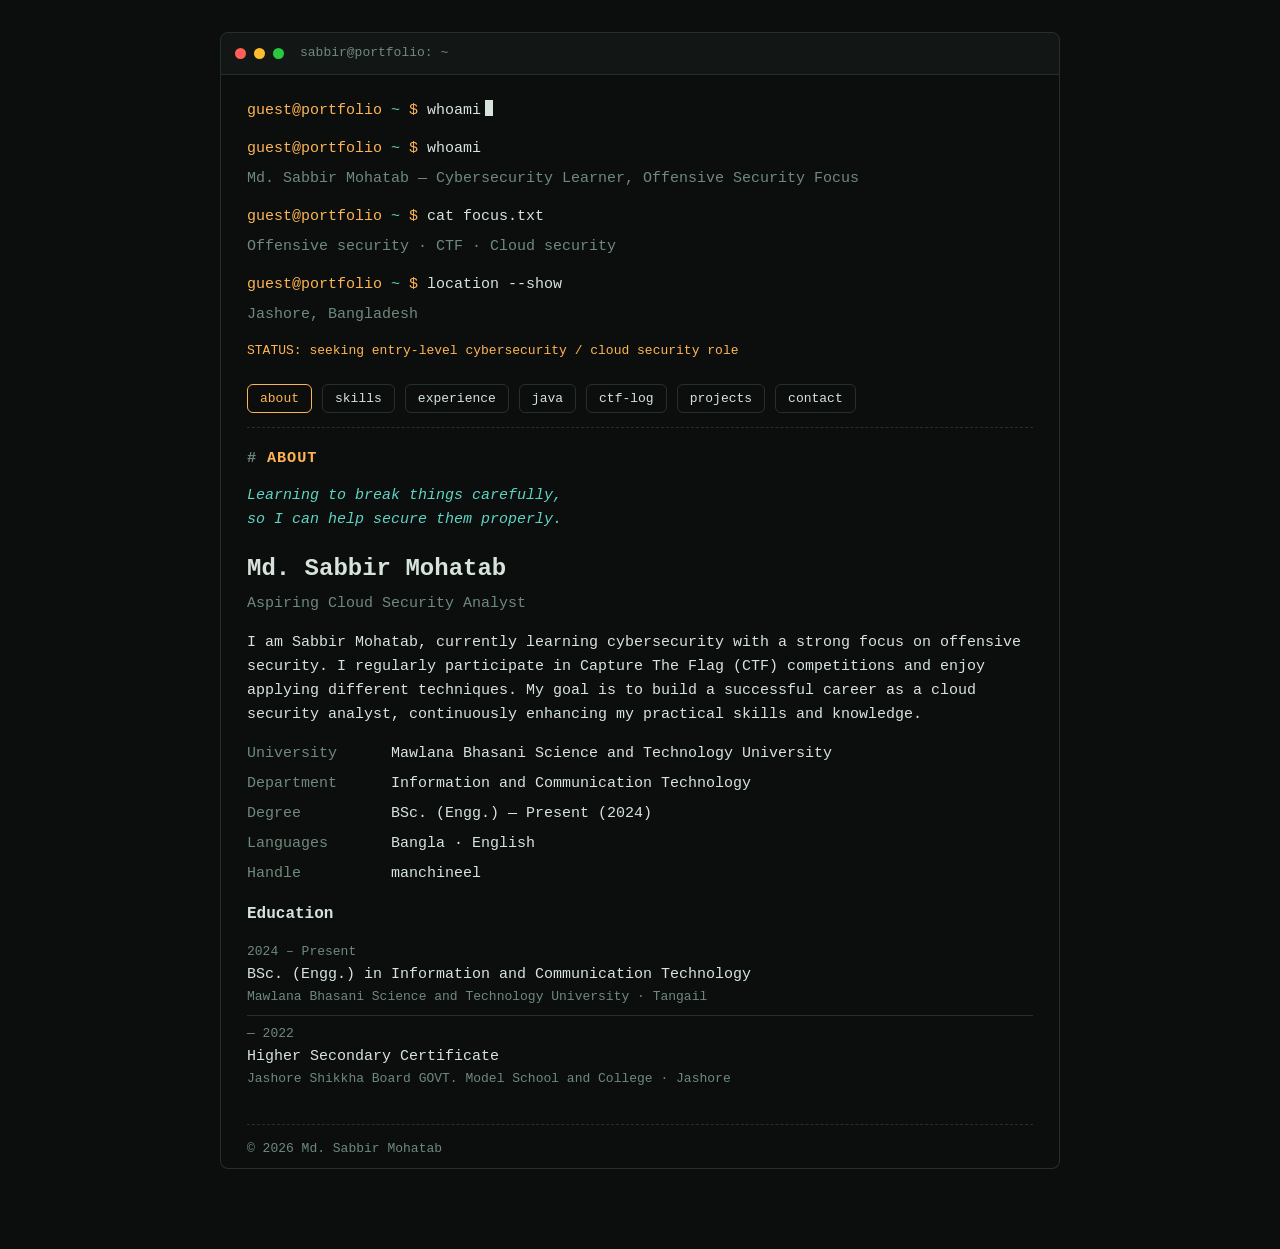
==== index.html @ 72fd3156 "Create index.html" ====
<!DOCTYPE html>
<html lang="en">
<head>
<meta charset="UTF-8">
<meta name="viewport" content="width=device-width, initial-scale=1.0">
<title>Portfolio</title>
<style>
  :root{
    --bg:#0b0e0d;
    --bg-alt:#121614;
    --fg:#d7e4dc;
    --dim:#6f8a7c;
    --accent:#ffb454;
    --accent-2:#5fd3c4;
    --danger:#ff6b6b;
    --border:#26302b;
  }
  *{box-sizing:border-box;}
  html,body{margin:0;padding:0;}
  body{
    background:var(--bg);color:var(--fg);
    font-family:'JetBrains Mono','Fira Code',ui-monospace,Consolas,monospace;
    font-size:15px;line-height:1.6;min-height:100vh;
  }
  a{color:var(--accent-2);text-decoration:none;}
  a:hover{text-decoration:underline;}
  .wrap{max-width:880px;margin:0 auto;padding:32px 20px 80px;}

  .titlebar{
    display:flex;align-items:center;gap:8px;padding:10px 14px;
    background:var(--bg-alt);border:1px solid var(--border);border-radius:8px 8px 0 0;
  }
  .dot{width:11px;height:11px;border-radius:50%;}
  .dot.red{background:#ff5f56;} .dot.yellow{background:#ffbd2e;} .dot.green{background:#27c93f;}
  .titlebar span{margin-left:8px;color:var(--dim);font-size:13px;}

  .screen{border:1px solid var(--border);border-top:none;border-radius:0 0 8px 8px;background:var(--bg);padding:24px 26px 8px;}

  .prompt{color:var(--accent);}
  .prompt .path{color:var(--accent-2);}
  .cursor{display:inline-block;width:8px;height:16px;background:var(--fg);animation:blink 1s steps(2) infinite;vertical-align:-2px;margin-left:4px;}
  @keyframes blink{50%{opacity:0;}}
  #typed-line{white-space:pre-wrap;}

  nav.cmds{display:flex;flex-wrap:wrap;gap:10px;margin:22px 0 10px;}
  nav.cmds button{
    background:none;border:1px solid var(--border);color:var(--fg);font-family:inherit;
    font-size:13px;padding:6px 12px;border-radius:6px;cursor:pointer;transition:.15s;
  }
  nav.cmds button:hover, nav.cmds button.active{border-color:var(--accent);color:var(--accent);}

  section{display:none;border-top:1px dashed var(--border);padding-top:18px;margin-top:14px;animation:fade .25s ease;}
  section.active{display:block;}
  @keyframes fade{from{opacity:0;transform:translateY(4px);}to{opacity:1;transform:translateY(0);}}

  h1{font-size:1.5rem;margin:0 0 4px;color:var(--fg);}
  h2{font-size:.95rem;color:var(--accent);margin:0 0 14px;text-transform:uppercase;letter-spacing:.06em;}
  h2::before{content:"# ";color:var(--dim);}
  h3{font-size:1rem;margin:0 0 6px;color:var(--fg);}

  .tagline{color:var(--dim);margin:0 0 8px;}
  .quote{color:var(--accent-2);font-style:italic;margin:10px 0 18px;white-space:pre-line;}

  .kv{display:grid;grid-template-columns:130px 1fr;gap:6px 14px;margin-bottom:16px;}
  .kv dt{color:var(--dim);}
  .kv dd{margin:0;}

  .tags{display:flex;flex-wrap:wrap;gap:8px;margin:6px 0 18px;}
  .tag{border:1px solid var(--border);color:var(--accent-2);padding:4px 10px;border-radius:5px;font-size:12.5px;}

  .skill-group{margin-bottom:14px;}
  .skill-group .label{color:var(--dim);font-size:13px;margin-bottom:6px;}

  .card{border:1px solid var(--border);border-radius:8px;padding:16px 18px;margin-bottom:14px;background:var(--bg-alt);}
  .card p{margin:0 0 8px;color:var(--dim);}
  .card .links a{margin-right:14px;font-size:13px;}
  .card .meta-row{display:flex;justify-content:space-between;flex-wrap:wrap;gap:8px;margin-bottom:6px;color:var(--dim);font-size:13px;}
  .card ul{margin:6px 0 0;padding-left:18px;color:var(--fg);}
  .card ul li{margin-bottom:4px;}

  .badge{display:inline-block;border:1px solid var(--accent);color:var(--accent);padding:3px 10px;border-radius:5px;font-size:12px;margin-right:8px;}
  .badge.alt{border-color:var(--accent-2);color:var(--accent-2);}

  .timeline{list-style:none;padding:0;margin:0 0 18px;}
  .timeline li{padding:8px 0;border-bottom:1px solid var(--border);}
  .timeline li:last-child{border-bottom:none;}
  .timeline .when{color:var(--dim);font-size:13px;}

  .module{margin-bottom:18px;}
  .module .module-title{color:var(--accent);font-size:14px;margin-bottom:10px;}
  .module .module-title .count{color:var(--dim);font-weight:normal;margin-left:6px;font-size:12px;}
  .topic{border:1px solid var(--border);border-radius:8px;padding:12px 14px;margin-bottom:10px;background:var(--bg-alt);}
  .topic h4{margin:0 0 4px;font-size:14px;color:var(--fg);}
  .topic p{margin:0 0 6px;color:var(--dim);font-size:13.5px;}
  .topic a{font-size:13px;}

  .list-plain{list-style:none;padding:0;margin:0;}
  .list-plain li{padding:8px 0;border-bottom:1px solid var(--border);display:flex;justify-content:space-between;gap:10px;flex-wrap:wrap;}
  .list-plain li:last-child{border-bottom:none;}
  .list-plain .meta{color:var(--dim);font-size:13px;}

  footer{margin-top:26px;padding-top:14px;border-top:1px dashed var(--border);color:var(--dim);font-size:13px;}
  ::selection{background:var(--accent);color:#000;}

  @media (max-width:520px){
    .kv{grid-template-columns:1fr;}
    .kv dt{color:var(--accent-2);}
  }
</style>
</head>
<body>

<div class="wrap">
  <div class="titlebar">
    <div class="dot red"></div><div class="dot yellow"></div><div class="dot green"></div>
    <span id="titlebar-text">visitor@portfolio: ~</span>
  </div>

  <div class="screen">
    <div>
      <span class="prompt">guest@portfolio<span class="path"> ~ </span>$</span>
      <span id="typed-line"></span><span class="cursor"></span>
    </div>

    <div id="whoami-block" style="margin-top:14px;"></div>

    <nav class="cmds" id="cmds"></nav>

    <section id="sec-about">
      <h2>about</h2>
      <div class="quote" id="about-quote"></div>
      <h1 id="about-name"></h1>
      <p class="tagline" id="about-tagline"></p>
      <p id="about-bio"></p>
      <dl class="kv" id="about-kv"></dl>
      <h3>Education</h3>
      <ul class="timeline" id="education-list"></ul>
    </section>

    <section id="sec-skills">
      <h2>skills</h2>
      <div id="skills-body"></div>
    </section>

    <section id="sec-experience">
      <h2>experience</h2>
      <div id="experience-body"></div>
    </section>

    <section id="sec-java">
      <h2 id="java-heading">core skill log</h2>
      <p class="tagline" id="java-tagline"></p>
      <div id="java-body"></div>
    </section>

    <section id="sec-ctf">
      <h2>ctf-log</h2>
      <p class="tagline" id="ctf-tagline"></p>
      <div id="ctf-body"></div>
    </section>

    <section id="sec-projects">
      <h2>projects</h2>
      <div id="projects-body"></div>
    </section>

    <section id="sec-contact">
      <h2>contact</h2>
      <p class="tagline" id="contact-tagline"></p>
      <dl class="kv" id="contact-kv"></dl>
    </section>

    <footer>
      <span id="footer-text"></span>
    </footer>
  </div>
</div>

<script>
/* ============================================================
   EDIT YOUR DATA HERE — everything in this DATA object is your
   own info. Change values, save, done. Leave any section's
   array empty ([]) to hide that section's content (nav still
   shows, block will just be empty) — or delete unused keys from
   SECTIONS below to remove a tab entirely.
   ============================================================ */

const DATA = {
  name: "Md. Sabbir Mohatab",
  tagline: "Aspiring Cloud Security Analyst",
  windowTitle: "sabbir@portfolio: ~",
  typedCommand: "whoami",

  whoami: {
    line1: "Md. Sabbir Mohatab — Cybersecurity Learner, Offensive Security Focus",
    focusLabel: "cat focus.txt",
    focus: "Offensive security · CTF · Cloud security",
    locationLabel: "location --show",
    location: "Jashore, Bangladesh",
    status: "seeking entry-level cybersecurity / cloud security role",
    quote: "Learning to break things carefully,\nso I can help secure them properly."
  },

  about: {
    bio: "I am Sabbir Mohatab, currently learning cybersecurity with a strong focus on offensive security. I regularly participate in Capture The Flag (CTF) competitions and enjoy applying different techniques. My goal is to build a successful career as a cloud security analyst, continuously enhancing my practical skills and knowledge.",
    details: {
      "University": "Mawlana Bhasani Science and Technology University",
      "Department": "Information and Communication Technology",
      "Degree": "BSc. (Engg.) — Present (2024)",
      "Languages": "Bangla · English",
      "Handle": "manchineel"
    },
    education: [
      { when: "2024 – Present", title: "BSc. (Engg.) in Information and Communication Technology", org: "Mawlana Bhasani Science and Technology University · Tangail" },
      { when: "— 2022", title: "Higher Secondary Certificate", org: "Jashore Shikkha Board GOVT. Model School and College · Jashore" }
    ]
  },

  skills: [
    { label: "Technical Skills", items: ["Linux Basics", "Networking Fundamentals", "Cybersecurity Fundamentals"] },
    { label: "Programming & Scripting", items: ["C", "C++", "Python"] },
    { label: "Offensive Tools", items: ["Nmap", "Gobuster / FFUF / Dirbuster", "Metasploit", "Wireshark", "Hydra", "LinPEAS", "PSPY64", "Enum4Linux", "JohnTheRipper / Hashcat", "WPScan"] }
  ],

  experience: [
    {
      title: "Cybersecurity Trainee",
      org: "H4K2LIV3",
      bullets: [
        "Completed 50+ labs on TryHackMe and VulnHub simulating real-world attacks."
      ]
    }
  ],

  java: {
    heading: "core skill log",
    tagline: "A self-paced module log covering a language/skill from the ground up — each topic can link to where you learned it.",
    modules: [
      {
        title: "Foundations",
        topics: [
          { title: "Topic Name", description: "One-line description of what this covers.", link: "" },
          { title: "Another Topic", description: "One-line description.", link: "" }
        ]
      },
      {
        title: "Core Concepts",
        topics: [
          { title: "Topic Name", description: "One-line description.", link: "" }
        ]
      }
    ]
  },

  ctf: {
    tagline: "Competing under the handle your-handle, usually with team Your Team.",
    entries: [
      {
        name: "Competition Name YYYY",
        result: "Rank #N",
        description: "Organizer / details about the event.",
        stats: ["N pts", "Team: Your Team"],
        certLink: ""
      }
    ]
  },

  projects: [
    {
      title: "MBSTU Student Management System",
      description: "A student management system built with C to manage and organize student records and information.",
      tags: ["C"],
      links: [{ label: "GitHub", url: "https://github.com/Sabbir-byte01" }]
    }
  ],

  contact: {
    tagline: "Open to entry-level cybersecurity and cloud security roles — let's talk.",
    fields: {
      "Email": "sabbir107031@gmail.com",
      "Phone": "+880 1936 400464",
      "Location": "Jashore, Bangladesh",
      "GitHub": "github.com/Sabbir-byte01",
      "LinkedIn": "linkedin.com/in/md-sabbir-mohatab-564416340"
    }
  },

  footerText: "© 2026 Md. Sabbir Mohatab"
};

/* ============================================================
   DO NOT EDIT BELOW — rendering logic
   ============================================================ */

const SECTIONS = ["about","skills","experience","java","ctf","projects","contact"];
const SECTION_LABELS = { about:"about", skills:"skills", experience:"experience", java:"java", ctf:"ctf-log", projects:"projects", contact:"contact" };

document.getElementById("titlebar-text").textContent = DATA.windowTitle;
document.getElementById("footer-text").textContent = DATA.footerText;

// whoami block
const w = DATA.whoami;
document.getElementById("whoami-block").innerHTML = `
  <div style="margin-bottom:6px;"><span class="prompt">guest@portfolio<span class="path"> ~ </span>$</span> whoami</div>
  <div style="color:var(--dim);margin-bottom:14px;">${w.line1}</div>
  <div style="margin-bottom:6px;"><span class="prompt">guest@portfolio<span class="path"> ~ </span>$</span> ${w.focusLabel}</div>
  <div style="color:var(--dim);margin-bottom:14px;">${w.focus}</div>
  <div style="margin-bottom:6px;"><span class="prompt">guest@portfolio<span class="path"> ~ </span>$</span> ${w.locationLabel}</div>
  <div style="color:var(--dim);margin-bottom:14px;">${w.location}</div>
  <div style="color:var(--accent);font-size:13px;">STATUS: ${w.status}</div>
`;

// about
document.getElementById("about-quote").textContent = w.quote;
document.getElementById("about-name").textContent = DATA.name;
document.getElementById("about-tagline").textContent = DATA.tagline;
document.getElementById("about-bio").textContent = DATA.about.bio;
const aboutKv = document.getElementById("about-kv");
Object.entries(DATA.about.details).forEach(([k,v])=>{
  aboutKv.insertAdjacentHTML("beforeend", `<dt>${k}</dt><dd>${v}</dd>`);
});
const eduList = document.getElementById("education-list");
DATA.about.education.forEach(e=>{
  eduList.insertAdjacentHTML("beforeend",
    `<li><div class="when">${e.when}</div><div>${e.title}</div><div style="color:var(--dim);font-size:13px;">${e.org}</div></li>`);
});

// skills
const skillsBody = document.getElementById("skills-body");
DATA.skills.forEach(group=>{
  const tags = group.items.map(i=>`<span class="tag">${i}</span>`).join("");
  skillsBody.insertAdjacentHTML("beforeend",
    `<div class="skill-group"><div class="label">${group.label}</div><div class="tags">${tags}</div></div>`);
});

// experience
const expBody = document.getElementById("experience-body");
DATA.experience.forEach(e=>{
  const bullets = e.bullets.map(b=>`<li>${b}</li>`).join("");
  expBody.insertAdjacentHTML("beforeend",
    `<div class="card"><h3>${e.title}</h3><p>${e.org}</p><ul>${bullets}</ul></div>`);
});

// java / skill log
document.getElementById("java-heading").textContent = DATA.java.heading || "core skill log";
document.getElementById("java-tagline").textContent = DATA.java.tagline;
const javaBody = document.getElementById("java-body");
DATA.java.modules.forEach((m,idx)=>{
  const num = String(idx+1).padStart(2,"0");
  const topics = m.topics.map(t=>`
    <div class="topic">
      <h4>${t.title}</h4>
      <p>${t.description}</p>
      ${t.link ? `<a href="${t.link}" target="_blank" rel="noopener">▶ Watch</a>` : ""}
    </div>`).join("");
  javaBody.insertAdjacentHTML("beforeend", `
    <div class="module">
      <div class="module-title">${num} — ${m.title}<span class="count">${m.topics.length} topics</span></div>
      ${topics}
    </div>`);
});

// ctf
document.getElementById("ctf-tagline").textContent = DATA.ctf.tagline;
const ctfBody = document.getElementById("ctf-body");
DATA.ctf.entries.forEach(c=>{
  const stats = c.stats.map(s=>`<span class="badge">${s}</span>`).join("");
  ctfBody.insertAdjacentHTML("beforeend", `
    <div class="card">
      <div class="meta-row"><h3 style="margin:0;">${c.name}</h3><span class="badge alt">${c.result}</span></div>
      <p>${c.description}</p>
      <div style="margin:8px 0;">${stats}</div>
      ${c.certLink ? `<div class="links"><a href="${c.certLink}" target="_blank" rel="noopener">View certificate →</a></div>` : ""}
    </div>`);
});

// projects
const projectsBody = document.getElementById("projects-body");
DATA.projects.forEach(p=>{
  const links = (p.links||[]).map(l=>`<a href="${l.url}" target="_blank" rel="noopener">${l.label} →</a>`).join("");
  const tags = (p.tags||[]).map(t=>`<span class="tag">${t}</span>`).join("");
  projectsBody.insertAdjacentHTML("beforeend",
    `<div class="card"><h3>${p.title}</h3><p>${p.description}</p><div class="tags">${tags}</div><div class="links">${links}</div></div>`);
});

// contact
document.getElementById("contact-tagline").textContent = DATA.contact.tagline;
const contactKv = document.getElementById("contact-kv");
Object.entries(DATA.contact.fields).forEach(([k,v])=>{
  const isEmail = v.includes("@");
  const href = isEmail ? `mailto:${v}` : null;
  contactKv.insertAdjacentHTML("beforeend",
    `<dt>${k}</dt><dd>${href ? `<a href="${href}">${v}</a>` : v}</dd>`);
});

// nav buttons
const cmds = document.getElementById("cmds");
SECTIONS.forEach((id,i)=>{
  const btn = document.createElement("button");
  btn.textContent = SECTION_LABELS[id];
  btn.dataset.target = id;
  if(i===0) btn.classList.add("active");
  btn.addEventListener("click", ()=> showSection(id));
  cmds.appendChild(btn);
});

function showSection(id){
  SECTIONS.forEach(s=>{
    document.getElementById("sec-"+s).classList.toggle("active", s===id);
  });
  document.querySelectorAll("#cmds button").forEach(b=>{
    b.classList.toggle("active", b.dataset.target===id);
  });
}
showSection("about");

// typing effect
const typedEl = document.getElementById("typed-line");
const text = DATA.typedCommand;
let i = 0;
function typeChar(){
  if(i <= text.length){
    typedEl.textContent = text.slice(0,i);
    i++;
    setTimeout(typeChar, 80);
  }
}
typeChar();
</script>
</body>
</html>
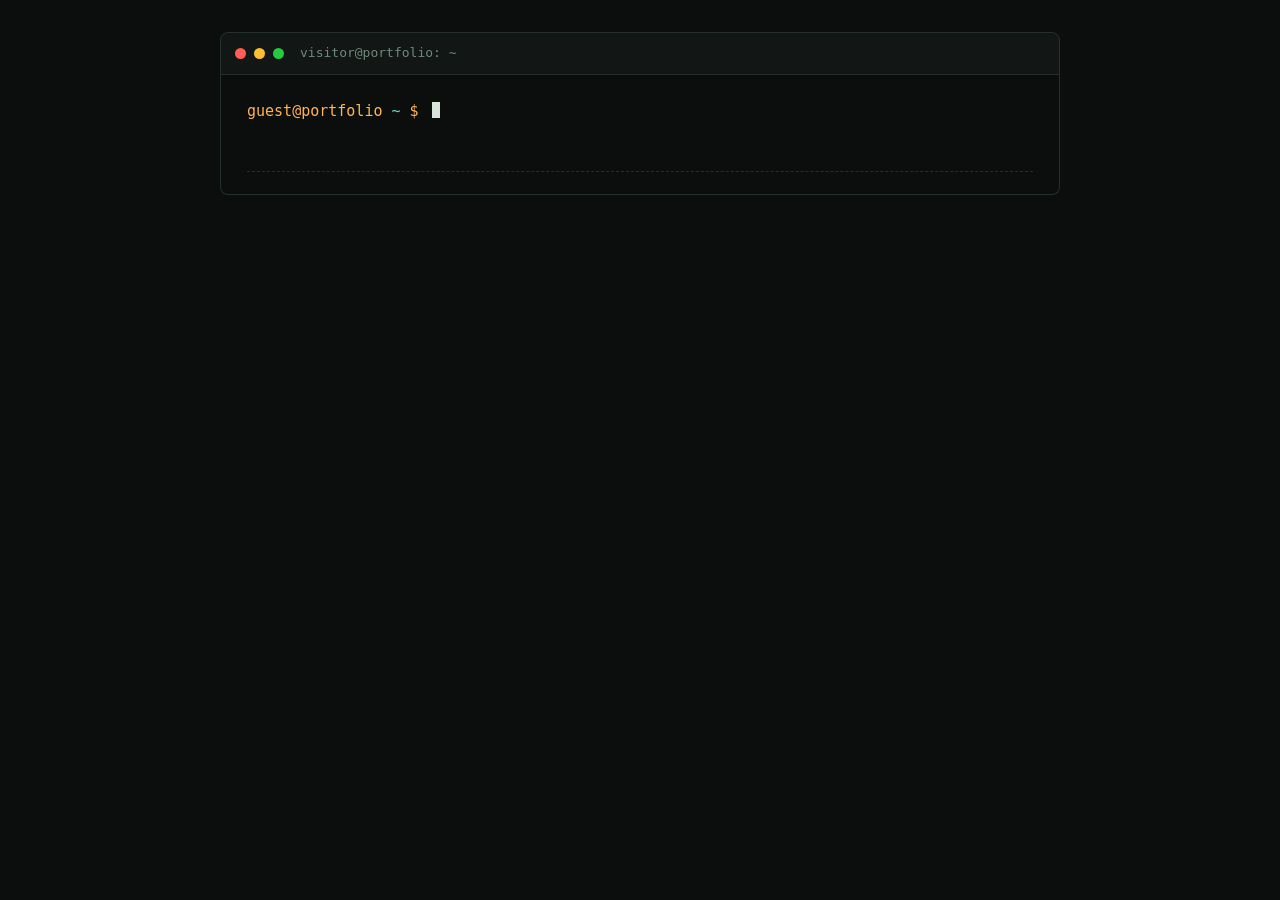
==== commit 80d9c321: "Update index.html" ====
--- a/index.html
+++ b/index.html
@@ -232,38 +232,234 @@
     }
   ],
 
-  java: {
-    heading: "core skill log",
-    tagline: "A self-paced module log covering a language/skill from the ground up — each topic can link to where you learned it.",
-    modules: [
-      {
-        title: "Foundations",
-        topics: [
-          { title: "Topic Name", description: "One-line description of what this covers.", link: "" },
-          { title: "Another Topic", description: "One-line description.", link: "" }
-        ]
-      },
-      {
-        title: "Core Concepts",
-        topics: [
-          { title: "Topic Name", description: "One-line description.", link: "" }
-        ]
-      }
-    ]
-  },
-
-  ctf: {
-    tagline: "Competing under the handle your-handle, usually with team Your Team.",
-    entries: [
-      {
-        name: "Competition Name YYYY",
-        result: "Rank #N",
-        description: "Organizer / details about the event.",
-        stats: ["N pts", "Team: Your Team"],
-        certLink: ""
-      }
-    ]
-  },
+  <!-- JAVA & OOP -->
+  <section id="java" class="section section-highlight">
+    <div class="wrap">
+      <p class="section-tag section-tag-alt">// 04 — core skill</p>
+      <div class="java-head">
+        <h2 class="section-title">Java &amp; Object-Oriented Programming</h2>
+        <span class="java-pill">☕ language proficiency</span>
+      </div>
+      <p class="section-sub">A self-paced module log covering Java OOP from the ground up — each topic links to the lecture timestamp it was learned from.</p>
+
+      <div class="java-modules">
+
+        <div class="java-module">
+          <div class="java-module-head">
+            <h3 class="java-module-title"><span class="java-module-num">01</span> Foundations</h3>
+            <span class="java-module-count">7 topics</span>
+          </div>
+          <ol class="java-topic-list">
+            <li class="java-topic">
+              <div class="java-topic-main">
+                <span class="java-topic-name">Objects &amp; Classes</span>
+                <p class="java-topic-desc">Classes as blueprints, objects as instances created with <code>new</code>.</p>
+              </div>
+              <a class="java-watch" href="https://www.youtube.com/watch?v=xk4_1vDrzzo&t=10284s" target="_blank" rel="noopener">▶ Watch</a>
+            </li>
+            <li class="java-topic">
+              <div class="java-topic-main">
+                <span class="java-topic-name">Constructors</span>
+                <p class="java-topic-desc">Initializing object state on creation; default vs. defined constructors.</p>
+              </div>
+              <a class="java-watch" href="https://www.youtube.com/watch?v=xk4_1vDrzzo&t=10896s" target="_blank" rel="noopener">▶ Watch</a>
+            </li>
+            <li class="java-topic">
+              <div class="java-topic-main">
+                <span class="java-topic-name">Variable Scope</span>
+                <p class="java-topic-desc">Local, instance, and static/class-level variables and their lifetimes.</p>
+              </div>
+              <a class="java-watch" href="https://www.youtube.com/watch?v=xk4_1vDrzzo&t=11496s" target="_blank" rel="noopener">▶ Watch</a>
+            </li>
+            <li class="java-topic">
+              <div class="java-topic-main">
+                <span class="java-topic-name">Overloaded Constructors</span>
+                <p class="java-topic-desc">Multiple constructors per class, resolved at compile time.</p>
+              </div>
+              <a class="java-watch" href="https://www.youtube.com/watch?v=xk4_1vDrzzo&t=11799s" target="_blank" rel="noopener">▶ Watch</a>
+            </li>
+            <li class="java-topic">
+              <div class="java-topic-main">
+                <span class="java-topic-name">toString Method</span>
+                <p class="java-topic-desc">Overriding <code>Object</code>'s default method for readable output.</p>
+              </div>
+              <a class="java-watch" href="https://www.youtube.com/watch?v=xk4_1vDrzzo&t=12244s" target="_blank" rel="noopener">▶ Watch</a>
+            </li>
+            <li class="java-topic">
+              <div class="java-topic-main">
+                <span class="java-topic-name">Array of Objects</span>
+                <p class="java-topic-desc">Storing and iterating over object references in an array.</p>
+              </div>
+              <a class="java-watch" href="https://www.youtube.com/watch?v=xk4_1vDrzzo&t=12608s" target="_blank" rel="noopener">▶ Watch</a>
+            </li>
+            <li class="java-topic">
+              <div class="java-topic-main">
+                <span class="java-topic-name">Static Keyword</span>
+                <p class="java-topic-desc">Class-level fields and methods shared across all instances.</p>
+              </div>
+              <a class="java-watch" href="https://www.youtube.com/watch?v=xk4_1vDrzzo&t=13227s" target="_blank" rel="noopener">▶ Watch</a>
+            </li>
+          </ol>
+        </div>
+
+        <div class="java-module">
+          <div class="java-module-head">
+            <h3 class="java-module-title"><span class="java-module-num">02</span> The 4 Pillars of OOP</h3>
+            <span class="java-module-count">6 topics</span>
+          </div>
+          <ol class="java-topic-list">
+            <li class="java-topic">
+              <div class="java-topic-main">
+                <span class="java-topic-name">Inheritance</span>
+                <p class="java-topic-desc">Reusing and extending behavior from a parent class via <code>extends</code>.</p>
+              </div>
+              <a class="java-watch" href="https://www.youtube.com/watch?v=xk4_1vDrzzo&t=13690s" target="_blank" rel="noopener">▶ Watch</a>
+            </li>
+            <li class="java-topic">
+              <div class="java-topic-main">
+                <span class="java-topic-name">Method Overriding</span>
+                <p class="java-topic-desc">Redefining inherited methods, enforced safely with <code>@Override</code>.</p>
+              </div>
+              <a class="java-watch" href="https://www.youtube.com/watch?v=xk4_1vDrzzo&t=14025s" target="_blank" rel="noopener">▶ Watch</a>
+            </li>
+            <li class="java-topic">
+              <div class="java-topic-main">
+                <span class="java-topic-name">super Keyword</span>
+                <p class="java-topic-desc">Reaching into a parent's constructor, fields, and methods.</p>
+              </div>
+              <a class="java-watch" href="https://www.youtube.com/watch?v=xk4_1vDrzzo&t=14253s" target="_blank" rel="noopener">▶ Watch</a>
+            </li>
+            <li class="java-topic">
+              <div class="java-topic-main">
+                <span class="java-topic-name">Abstraction</span>
+                <p class="java-topic-desc">Exposing only what's necessary through abstract classes and methods.</p>
+              </div>
+              <a class="java-watch" href="https://www.youtube.com/watch?v=xk4_1vDrzzo&t=14706s" target="_blank" rel="noopener">▶ Watch</a>
+            </li>
+            <li class="java-topic">
+              <div class="java-topic-main">
+                <span class="java-topic-name">Access Modifiers</span>
+                <p class="java-topic-desc">Controlling visibility with <code>public</code>, <code>private</code>, <code>protected</code>, and package-private.</p>
+              </div>
+              <a class="java-watch" href="https://www.youtube.com/watch?v=xk4_1vDrzzo&t=15001s" target="_blank" rel="noopener">▶ Watch</a>
+            </li>
+            <li class="java-topic">
+              <div class="java-topic-main">
+                <span class="java-topic-name">Encapsulation</span>
+                <p class="java-topic-desc">Private fields guarded by getters/setters to protect data integrity.</p>
+              </div>
+              <a class="java-watch" href="https://www.youtube.com/watch?v=xk4_1vDrzzo&t=15579s" target="_blank" rel="noopener">▶ Watch</a>
+            </li>
+          </ol>
+        </div>
+
+        <div class="java-module">
+          <div class="java-module-head">
+            <h3 class="java-module-title"><span class="java-module-num">03</span> Advanced OOP</h3>
+            <span class="java-module-count">4 topics</span>
+          </div>
+          <ol class="java-topic-list">
+            <li class="java-topic">
+              <div class="java-topic-main">
+                <span class="java-topic-name">Copy Objects</span>
+                <p class="java-topic-desc">The difference between reference assignment, shallow copy, and deep copy.</p>
+              </div>
+              <a class="java-watch" href="https://www.youtube.com/watch?v=xk4_1vDrzzo&t=16050s" target="_blank" rel="noopener">▶ Watch</a>
+            </li>
+            <li class="java-topic">
+              <div class="java-topic-main">
+                <span class="java-topic-name">Interfaces</span>
+                <p class="java-topic-desc">Defining contracts a class must fulfil, enabling multiple type inheritance.</p>
+              </div>
+              <a class="java-watch" href="https://www.youtube.com/watch?v=xk4_1vDrzzo&t=16443s" target="_blank" rel="noopener">▶ Watch</a>
+            </li>
+            <li class="java-topic">
+              <div class="java-topic-main">
+                <span class="java-topic-name">Polymorphism</span>
+                <p class="java-topic-desc">One interface, many forms: overloading (compile-time) and overriding (runtime).</p>
+              </div>
+              <a class="java-watch" href="https://www.youtube.com/watch?v=xk4_1vDrzzo&t=16879s" target="_blank" rel="noopener">▶ Watch</a>
+            </li>
+            <li class="java-topic">
+              <div class="java-topic-main">
+                <span class="java-topic-name">Dynamic Polymorphism</span>
+                <p class="java-topic-desc">Runtime resolution of overridden methods via a superclass reference.</p>
+              </div>
+              <a class="java-watch" href="https://www.youtube.com/watch?v=xk4_1vDrzzo&t=17215s" target="_blank" rel="noopener">▶ Watch</a>
+            </li>
+          </ol>
+        </div>
+
+      </div>
+    </div>
+  </section>
+
+  <!-- CTF LOG -->
+  <section id="ctf" class="section wrap">
+    <p class="section-tag">// 05 — ctf-log</p>
+    <h2 class="section-title">Capture The Flag record</h2>
+    <p class="section-sub">Competing under the handle <strong>manchineel</strong>, usually with team <strong>Bit__Bakers</strong>.</p>
+
+    <div class="ctf-grid">
+
+      <article class="ctf-card">
+        <img src="assets/EWU.jpg" alt="EWU Robofest 2026 CTF Challenge result card — manchineel, 6th rank, individual score 450, team Bit__Bakers" loading="lazy">
+        <div class="ctf-info">
+          <div class="ctf-info-top">
+            <h3>EWU Robofest 2026 — CTF Challenge</h3>
+            <span class="badge">Rank #6</span>
+          </div>
+          <p>Organized by EWU Robotics Club, co-powered by Cyber Bangla, supported by Programming Hero and the ICT Division.</p>
+          <div class="ctf-stats">
+            <span><strong>450</strong> pts</span>
+            <span>Team: Bit__Bakers</span>
+          </div>
+        </div>
+      </article>
+
+      <article class="ctf-card">
+        <img src="assets/NSU.jpg" alt="NSUCEC Cyber Nauts 2026 result card — manchineel, score 969" loading="lazy">
+        <div class="ctf-info">
+          <div class="ctf-info-top">
+            <h3>NSUCEC Cyber Nauts 2026</h3>
+            <span class="badge">Score 969</span>
+          </div>
+          <p>Presented by bKash, powered by Global Brand, co-powered by AIUB — hosted by North South University Cyber Enthusiast Club.</p>
+        </div>
+      </article>
+
+      <article class="ctf-card ctf-card-cert">
+        <div class="ctf-info">
+          <div class="ctf-info-top">
+            <h3>HackTheBox University CTF 2025</h3>
+            <span class="badge badge-alt">389<sup>th</sup> / 1014 teams</span>
+          </div>
+          <p>"Tinsel Trouble" — solved 11/34 challenges for 7,125 points, competing with team MBSTU_Bit__Bakers.</p>
+          <div class="ctf-stats">
+            <span><strong>11/34</strong> solved</span>
+            <span><strong>7,125</strong> pts</span>
+            <span>19–21 Dec 2025</span>
+          </div>
+          <a class="link-inline" href="assets/HTB_certificate.pdf" target="_blank" rel="noopener">View certificate ↗</a>
+        </div>
+      </article>
+
+    </div>
+  </section>
+
+  <!-- PROJECTS -->
+  <section id="projects" class="section wrap">
+    <p class="section-tag">// 06 — projects</p>
+    <h2 class="section-title">Selected builds</h2>
+    <div class="project-card">
+      <h3>2D Shooter Game</h3>
+      <p>A 2D shooter game built with C++ and OpenGL, covering rendering, collision detection, and game-loop fundamentals outside of security work.</p>
+      <div class="tag-list">
+        <span>C++</span><span>OpenGL</span>
+      </div>
+    </div>
+  </section>
+
 
   projects: [
     {
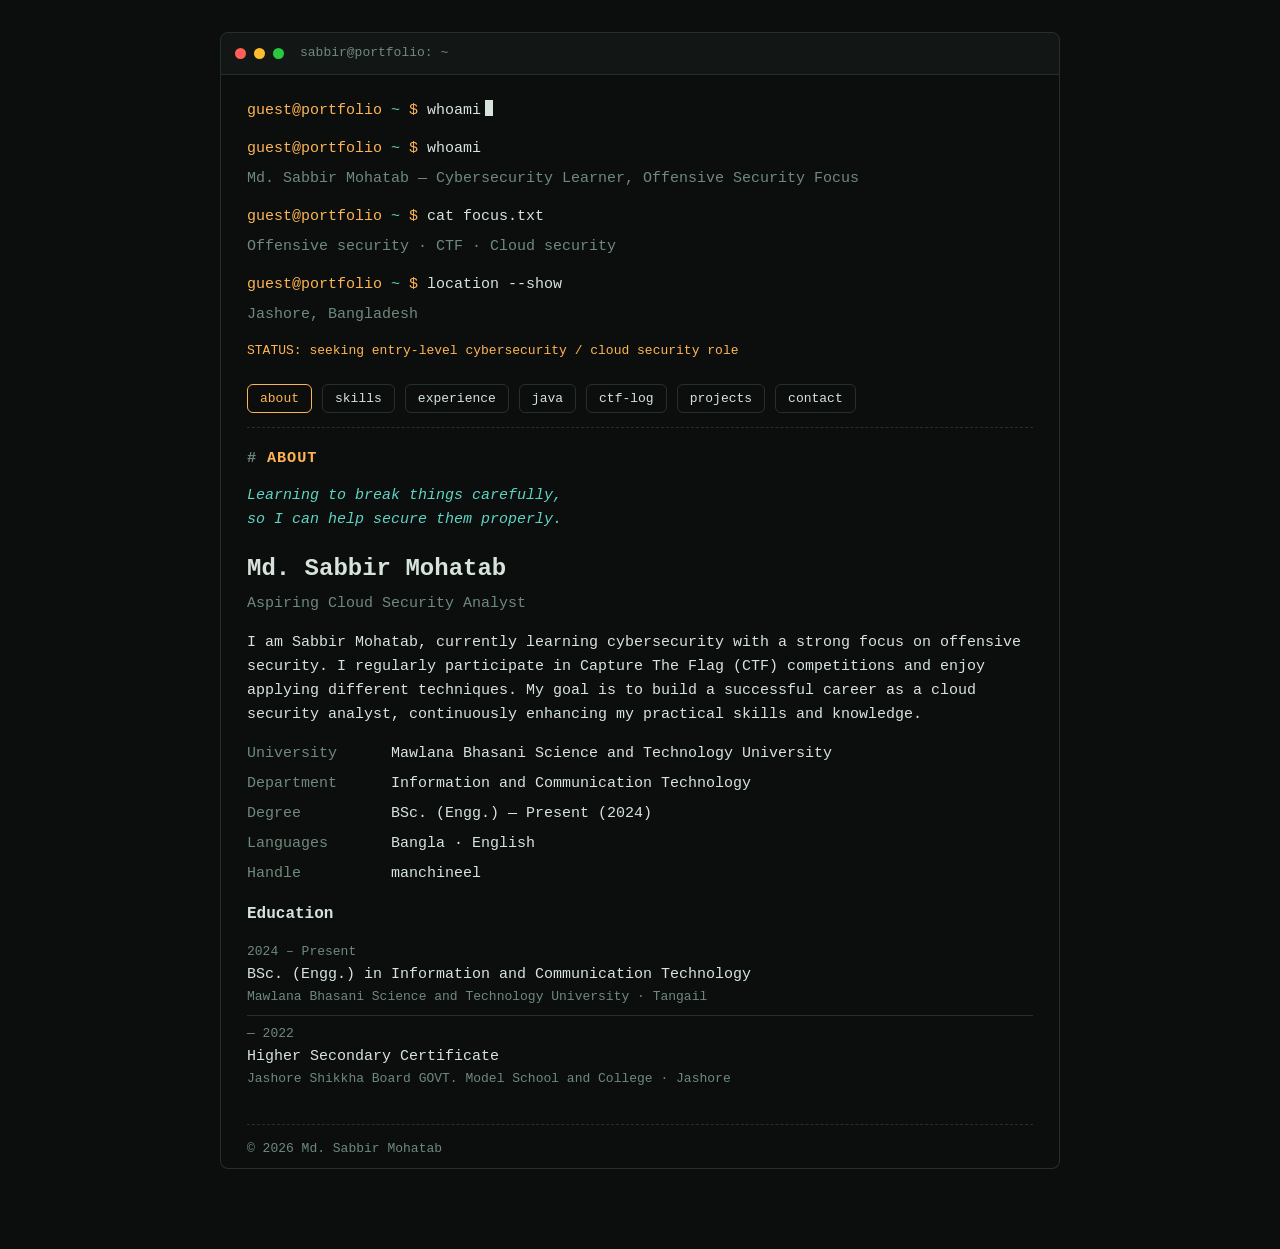
==== commit 4e3be322: "Update index.html" ====
--- a/index.html
+++ b/index.html
@@ -232,234 +232,38 @@
     }
   ],
 
-  <!-- JAVA & OOP -->
-  <section id="java" class="section section-highlight">
-    <div class="wrap">
-      <p class="section-tag section-tag-alt">// 04 — core skill</p>
-      <div class="java-head">
-        <h2 class="section-title">Java &amp; Object-Oriented Programming</h2>
-        <span class="java-pill">☕ language proficiency</span>
-      </div>
-      <p class="section-sub">A self-paced module log covering Java OOP from the ground up — each topic links to the lecture timestamp it was learned from.</p>
-
-      <div class="java-modules">
-
-        <div class="java-module">
-          <div class="java-module-head">
-            <h3 class="java-module-title"><span class="java-module-num">01</span> Foundations</h3>
-            <span class="java-module-count">7 topics</span>
-          </div>
-          <ol class="java-topic-list">
-            <li class="java-topic">
-              <div class="java-topic-main">
-                <span class="java-topic-name">Objects &amp; Classes</span>
-                <p class="java-topic-desc">Classes as blueprints, objects as instances created with <code>new</code>.</p>
-              </div>
-              <a class="java-watch" href="https://www.youtube.com/watch?v=xk4_1vDrzzo&t=10284s" target="_blank" rel="noopener">▶ Watch</a>
-            </li>
-            <li class="java-topic">
-              <div class="java-topic-main">
-                <span class="java-topic-name">Constructors</span>
-                <p class="java-topic-desc">Initializing object state on creation; default vs. defined constructors.</p>
-              </div>
-              <a class="java-watch" href="https://www.youtube.com/watch?v=xk4_1vDrzzo&t=10896s" target="_blank" rel="noopener">▶ Watch</a>
-            </li>
-            <li class="java-topic">
-              <div class="java-topic-main">
-                <span class="java-topic-name">Variable Scope</span>
-                <p class="java-topic-desc">Local, instance, and static/class-level variables and their lifetimes.</p>
-              </div>
-              <a class="java-watch" href="https://www.youtube.com/watch?v=xk4_1vDrzzo&t=11496s" target="_blank" rel="noopener">▶ Watch</a>
-            </li>
-            <li class="java-topic">
-              <div class="java-topic-main">
-                <span class="java-topic-name">Overloaded Constructors</span>
-                <p class="java-topic-desc">Multiple constructors per class, resolved at compile time.</p>
-              </div>
-              <a class="java-watch" href="https://www.youtube.com/watch?v=xk4_1vDrzzo&t=11799s" target="_blank" rel="noopener">▶ Watch</a>
-            </li>
-            <li class="java-topic">
-              <div class="java-topic-main">
-                <span class="java-topic-name">toString Method</span>
-                <p class="java-topic-desc">Overriding <code>Object</code>'s default method for readable output.</p>
-              </div>
-              <a class="java-watch" href="https://www.youtube.com/watch?v=xk4_1vDrzzo&t=12244s" target="_blank" rel="noopener">▶ Watch</a>
-            </li>
-            <li class="java-topic">
-              <div class="java-topic-main">
-                <span class="java-topic-name">Array of Objects</span>
-                <p class="java-topic-desc">Storing and iterating over object references in an array.</p>
-              </div>
-              <a class="java-watch" href="https://www.youtube.com/watch?v=xk4_1vDrzzo&t=12608s" target="_blank" rel="noopener">▶ Watch</a>
-            </li>
-            <li class="java-topic">
-              <div class="java-topic-main">
-                <span class="java-topic-name">Static Keyword</span>
-                <p class="java-topic-desc">Class-level fields and methods shared across all instances.</p>
-              </div>
-              <a class="java-watch" href="https://www.youtube.com/watch?v=xk4_1vDrzzo&t=13227s" target="_blank" rel="noopener">▶ Watch</a>
-            </li>
-          </ol>
-        </div>
-
-        <div class="java-module">
-          <div class="java-module-head">
-            <h3 class="java-module-title"><span class="java-module-num">02</span> The 4 Pillars of OOP</h3>
-            <span class="java-module-count">6 topics</span>
-          </div>
-          <ol class="java-topic-list">
-            <li class="java-topic">
-              <div class="java-topic-main">
-                <span class="java-topic-name">Inheritance</span>
-                <p class="java-topic-desc">Reusing and extending behavior from a parent class via <code>extends</code>.</p>
-              </div>
-              <a class="java-watch" href="https://www.youtube.com/watch?v=xk4_1vDrzzo&t=13690s" target="_blank" rel="noopener">▶ Watch</a>
-            </li>
-            <li class="java-topic">
-              <div class="java-topic-main">
-                <span class="java-topic-name">Method Overriding</span>
-                <p class="java-topic-desc">Redefining inherited methods, enforced safely with <code>@Override</code>.</p>
-              </div>
-              <a class="java-watch" href="https://www.youtube.com/watch?v=xk4_1vDrzzo&t=14025s" target="_blank" rel="noopener">▶ Watch</a>
-            </li>
-            <li class="java-topic">
-              <div class="java-topic-main">
-                <span class="java-topic-name">super Keyword</span>
-                <p class="java-topic-desc">Reaching into a parent's constructor, fields, and methods.</p>
-              </div>
-              <a class="java-watch" href="https://www.youtube.com/watch?v=xk4_1vDrzzo&t=14253s" target="_blank" rel="noopener">▶ Watch</a>
-            </li>
-            <li class="java-topic">
-              <div class="java-topic-main">
-                <span class="java-topic-name">Abstraction</span>
-                <p class="java-topic-desc">Exposing only what's necessary through abstract classes and methods.</p>
-              </div>
-              <a class="java-watch" href="https://www.youtube.com/watch?v=xk4_1vDrzzo&t=14706s" target="_blank" rel="noopener">▶ Watch</a>
-            </li>
-            <li class="java-topic">
-              <div class="java-topic-main">
-                <span class="java-topic-name">Access Modifiers</span>
-                <p class="java-topic-desc">Controlling visibility with <code>public</code>, <code>private</code>, <code>protected</code>, and package-private.</p>
-              </div>
-              <a class="java-watch" href="https://www.youtube.com/watch?v=xk4_1vDrzzo&t=15001s" target="_blank" rel="noopener">▶ Watch</a>
-            </li>
-            <li class="java-topic">
-              <div class="java-topic-main">
-                <span class="java-topic-name">Encapsulation</span>
-                <p class="java-topic-desc">Private fields guarded by getters/setters to protect data integrity.</p>
-              </div>
-              <a class="java-watch" href="https://www.youtube.com/watch?v=xk4_1vDrzzo&t=15579s" target="_blank" rel="noopener">▶ Watch</a>
-            </li>
-          </ol>
-        </div>
-
-        <div class="java-module">
-          <div class="java-module-head">
-            <h3 class="java-module-title"><span class="java-module-num">03</span> Advanced OOP</h3>
-            <span class="java-module-count">4 topics</span>
-          </div>
-          <ol class="java-topic-list">
-            <li class="java-topic">
-              <div class="java-topic-main">
-                <span class="java-topic-name">Copy Objects</span>
-                <p class="java-topic-desc">The difference between reference assignment, shallow copy, and deep copy.</p>
-              </div>
-              <a class="java-watch" href="https://www.youtube.com/watch?v=xk4_1vDrzzo&t=16050s" target="_blank" rel="noopener">▶ Watch</a>
-            </li>
-            <li class="java-topic">
-              <div class="java-topic-main">
-                <span class="java-topic-name">Interfaces</span>
-                <p class="java-topic-desc">Defining contracts a class must fulfil, enabling multiple type inheritance.</p>
-              </div>
-              <a class="java-watch" href="https://www.youtube.com/watch?v=xk4_1vDrzzo&t=16443s" target="_blank" rel="noopener">▶ Watch</a>
-            </li>
-            <li class="java-topic">
-              <div class="java-topic-main">
-                <span class="java-topic-name">Polymorphism</span>
-                <p class="java-topic-desc">One interface, many forms: overloading (compile-time) and overriding (runtime).</p>
-              </div>
-              <a class="java-watch" href="https://www.youtube.com/watch?v=xk4_1vDrzzo&t=16879s" target="_blank" rel="noopener">▶ Watch</a>
-            </li>
-            <li class="java-topic">
-              <div class="java-topic-main">
-                <span class="java-topic-name">Dynamic Polymorphism</span>
-                <p class="java-topic-desc">Runtime resolution of overridden methods via a superclass reference.</p>
-              </div>
-              <a class="java-watch" href="https://www.youtube.com/watch?v=xk4_1vDrzzo&t=17215s" target="_blank" rel="noopener">▶ Watch</a>
-            </li>
-          </ol>
-        </div>
-
-      </div>
-    </div>
-  </section>
-
-  <!-- CTF LOG -->
-  <section id="ctf" class="section wrap">
-    <p class="section-tag">// 05 — ctf-log</p>
-    <h2 class="section-title">Capture The Flag record</h2>
-    <p class="section-sub">Competing under the handle <strong>manchineel</strong>, usually with team <strong>Bit__Bakers</strong>.</p>
-
-    <div class="ctf-grid">
-
-      <article class="ctf-card">
-        <img src="assets/EWU.jpg" alt="EWU Robofest 2026 CTF Challenge result card — manchineel, 6th rank, individual score 450, team Bit__Bakers" loading="lazy">
-        <div class="ctf-info">
-          <div class="ctf-info-top">
-            <h3>EWU Robofest 2026 — CTF Challenge</h3>
-            <span class="badge">Rank #6</span>
-          </div>
-          <p>Organized by EWU Robotics Club, co-powered by Cyber Bangla, supported by Programming Hero and the ICT Division.</p>
-          <div class="ctf-stats">
-            <span><strong>450</strong> pts</span>
-            <span>Team: Bit__Bakers</span>
-          </div>
-        </div>
-      </article>
-
-      <article class="ctf-card">
-        <img src="assets/NSU.jpg" alt="NSUCEC Cyber Nauts 2026 result card — manchineel, score 969" loading="lazy">
-        <div class="ctf-info">
-          <div class="ctf-info-top">
-            <h3>NSUCEC Cyber Nauts 2026</h3>
-            <span class="badge">Score 969</span>
-          </div>
-          <p>Presented by bKash, powered by Global Brand, co-powered by AIUB — hosted by North South University Cyber Enthusiast Club.</p>
-        </div>
-      </article>
-
-      <article class="ctf-card ctf-card-cert">
-        <div class="ctf-info">
-          <div class="ctf-info-top">
-            <h3>HackTheBox University CTF 2025</h3>
-            <span class="badge badge-alt">389<sup>th</sup> / 1014 teams</span>
-          </div>
-          <p>"Tinsel Trouble" — solved 11/34 challenges for 7,125 points, competing with team MBSTU_Bit__Bakers.</p>
-          <div class="ctf-stats">
-            <span><strong>11/34</strong> solved</span>
-            <span><strong>7,125</strong> pts</span>
-            <span>19–21 Dec 2025</span>
-          </div>
-          <a class="link-inline" href="assets/HTB_certificate.pdf" target="_blank" rel="noopener">View certificate ↗</a>
-        </div>
-      </article>
-
-    </div>
-  </section>
-
-  <!-- PROJECTS -->
-  <section id="projects" class="section wrap">
-    <p class="section-tag">// 06 — projects</p>
-    <h2 class="section-title">Selected builds</h2>
-    <div class="project-card">
-      <h3>2D Shooter Game</h3>
-      <p>A 2D shooter game built with C++ and OpenGL, covering rendering, collision detection, and game-loop fundamentals outside of security work.</p>
-      <div class="tag-list">
-        <span>C++</span><span>OpenGL</span>
-      </div>
-    </div>
-  </section>
-
+  java: {
+    heading: "core skill log",
+    tagline: "A self-paced module log covering a language/skill from the ground up — each topic can link to where you learned it.",
+    modules: [
+      {
+        title: "Foundations",
+        topics: [
+          { title: "Topic Name", description: "One-line description of what this covers.", link: "" },
+          { title: "Another Topic", description: "One-line description.", link: "" }
+        ]
+      },
+      {
+        title: "Core Concepts",
+        topics: [
+          { title: "Topic Name", description: "One-line description.", link: "" }
+        ]
+      }
+    ]
+  },
+
+  ctf: {
+    tagline: "Competing under the handle your-handle, usually with team Your Team.",
+    entries: [
+      {
+        name: "Competition Name YYYY",
+        result: "Rank #N",
+        description: "Organizer / details about the event.",
+        stats: ["N pts", "Team: Your Team"],
+        certLink: ""
+      }
+    ]
+  },
 
   projects: [
     {
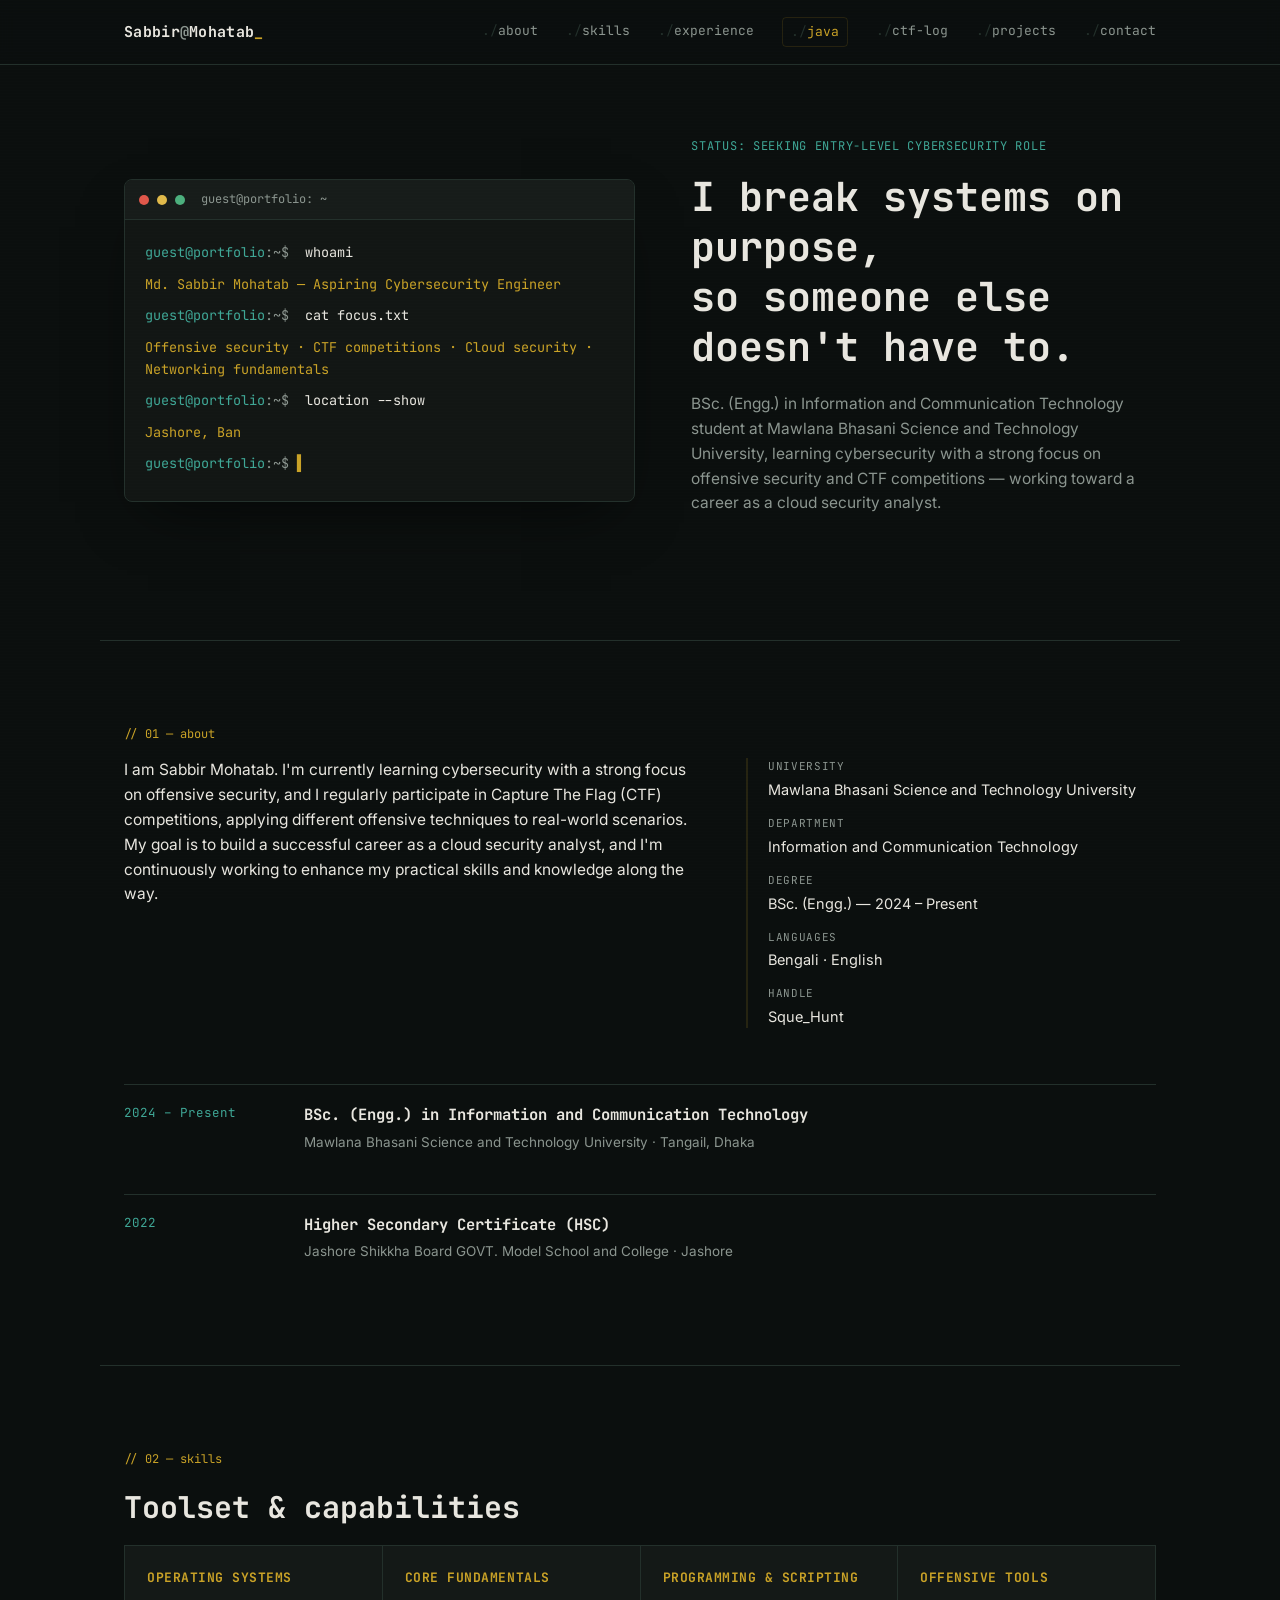
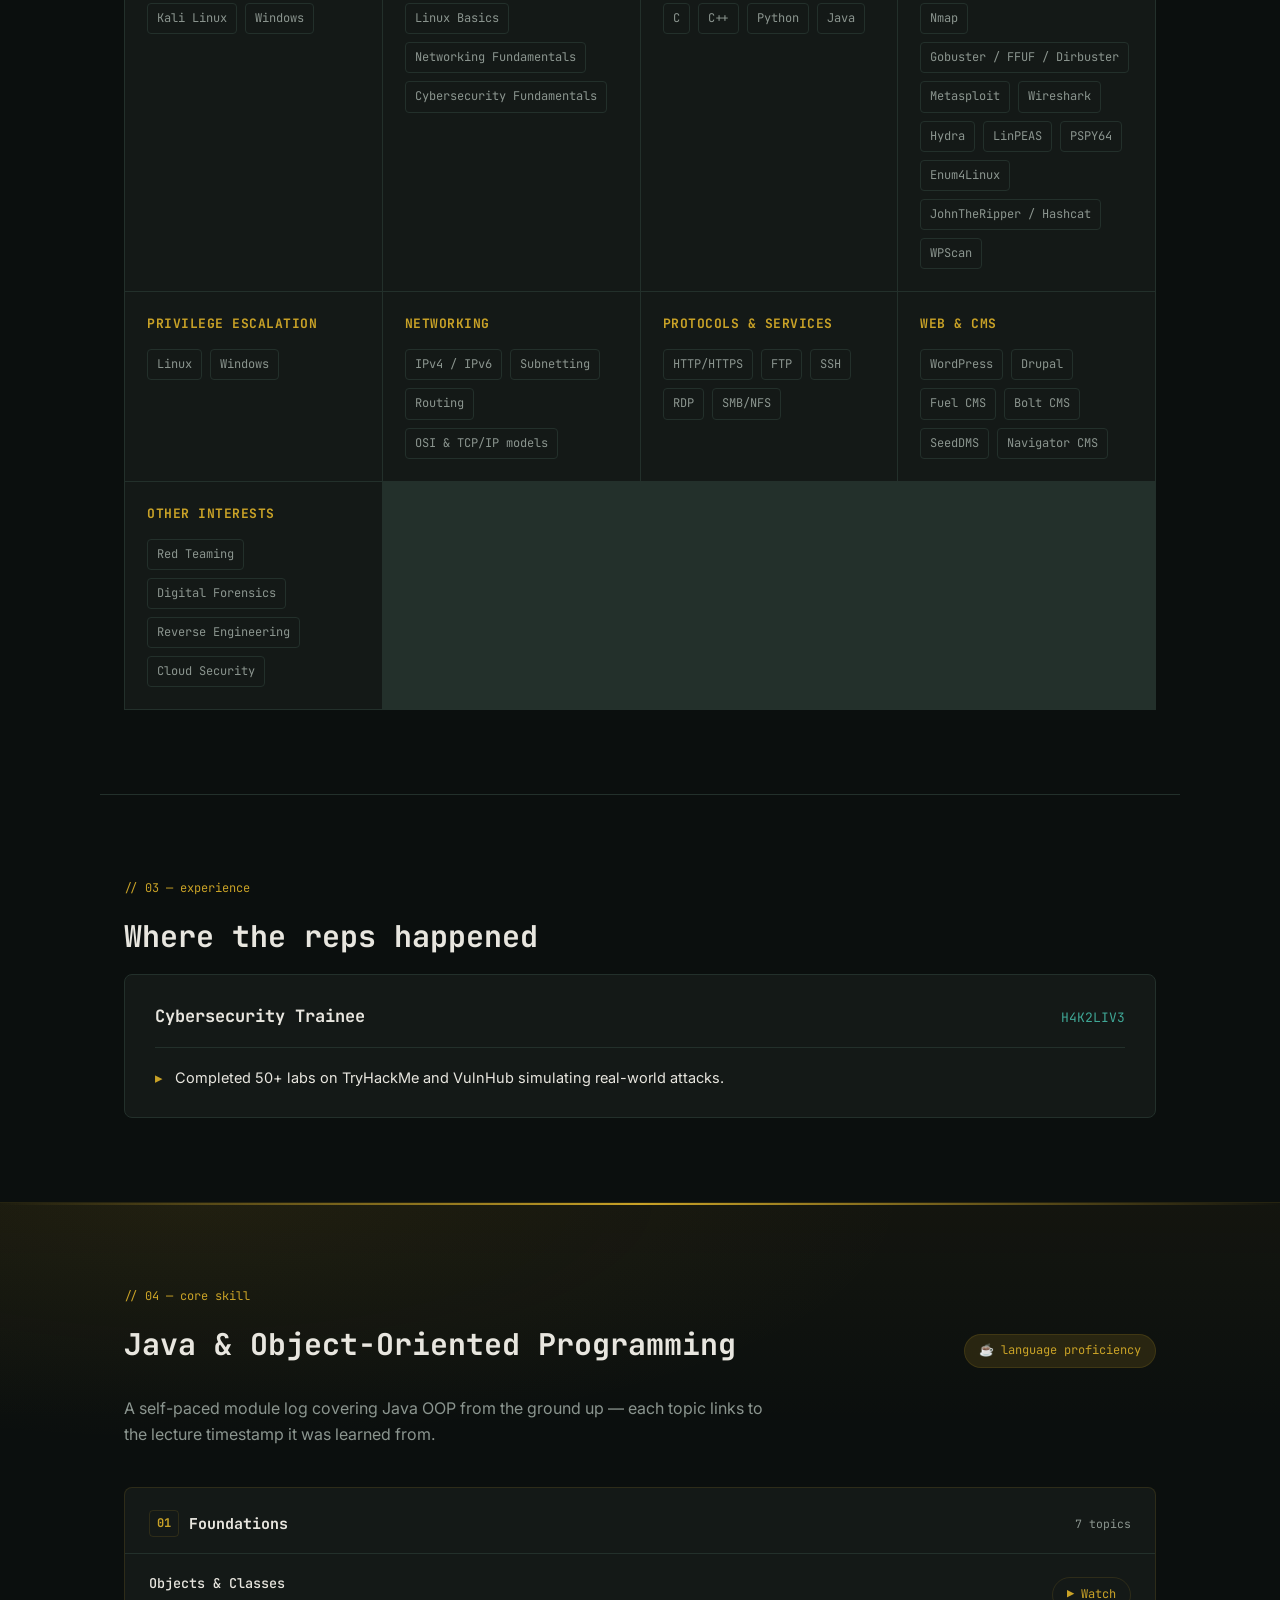
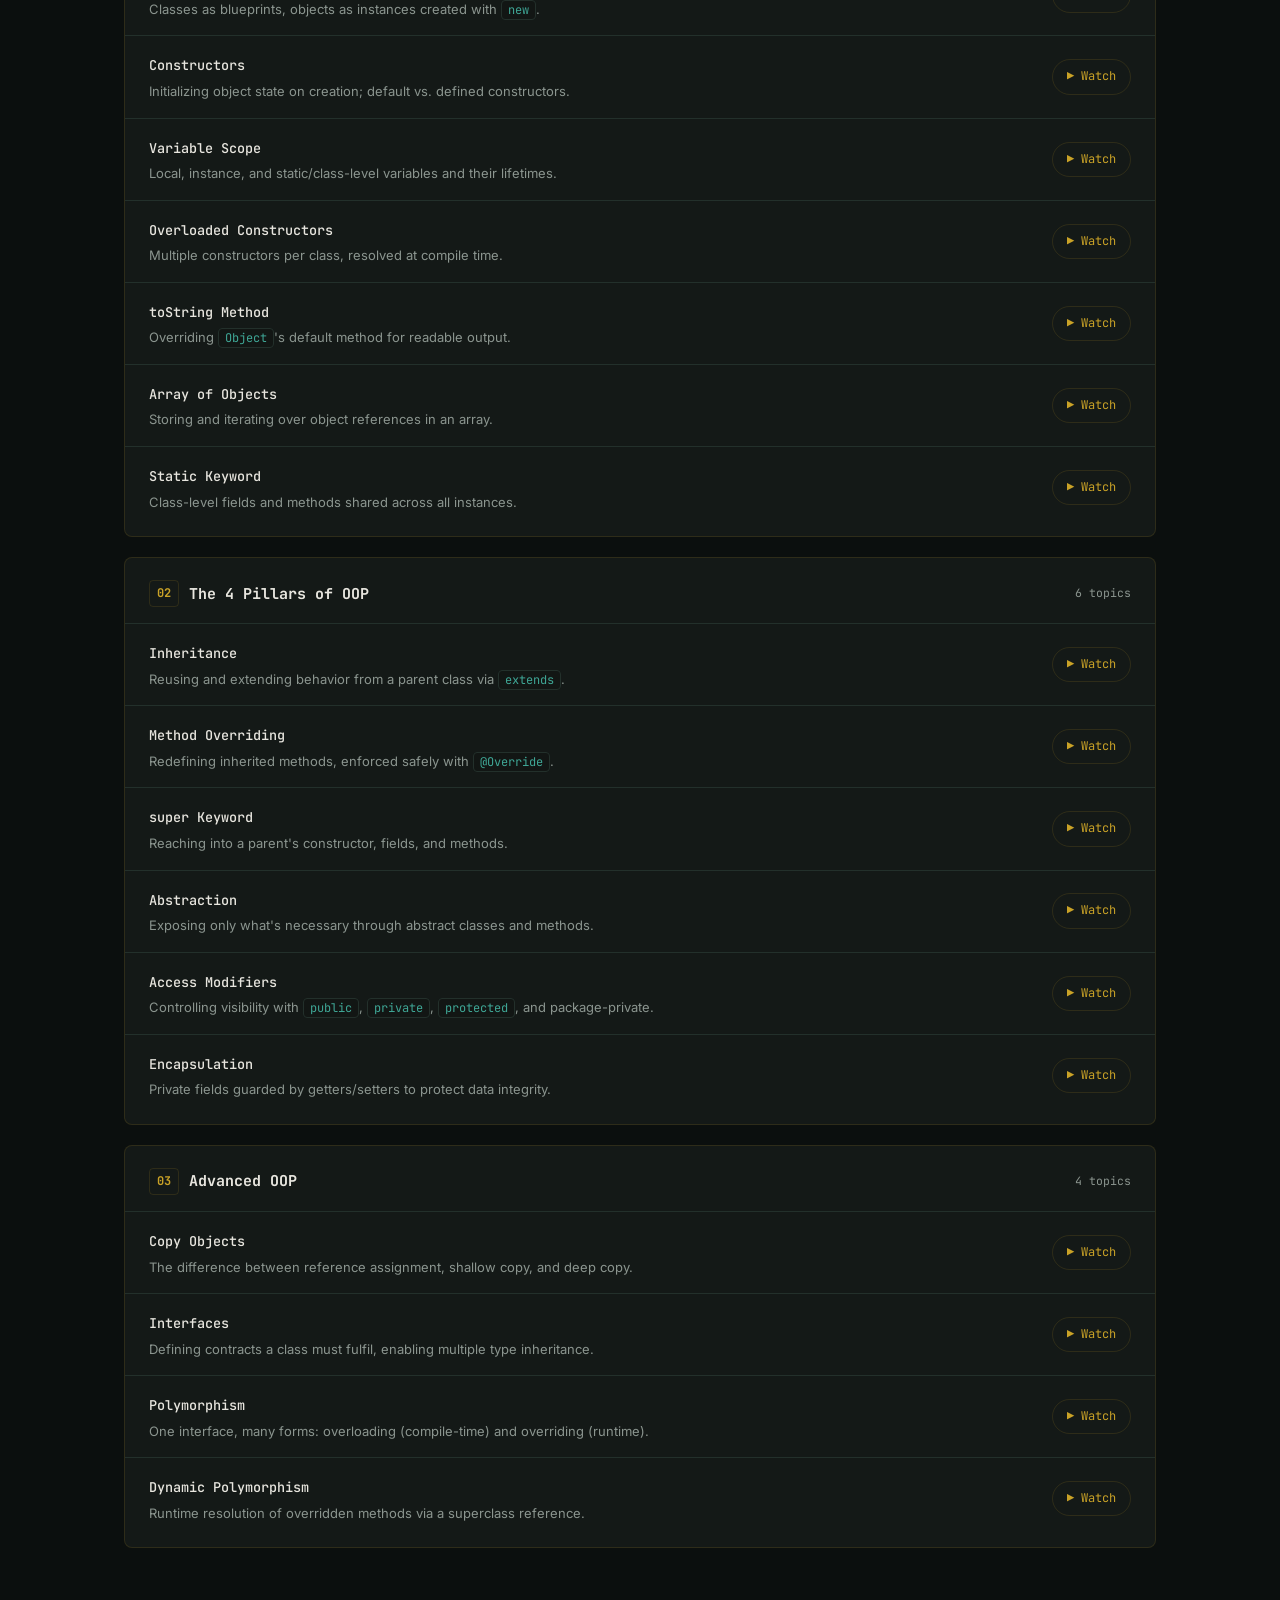
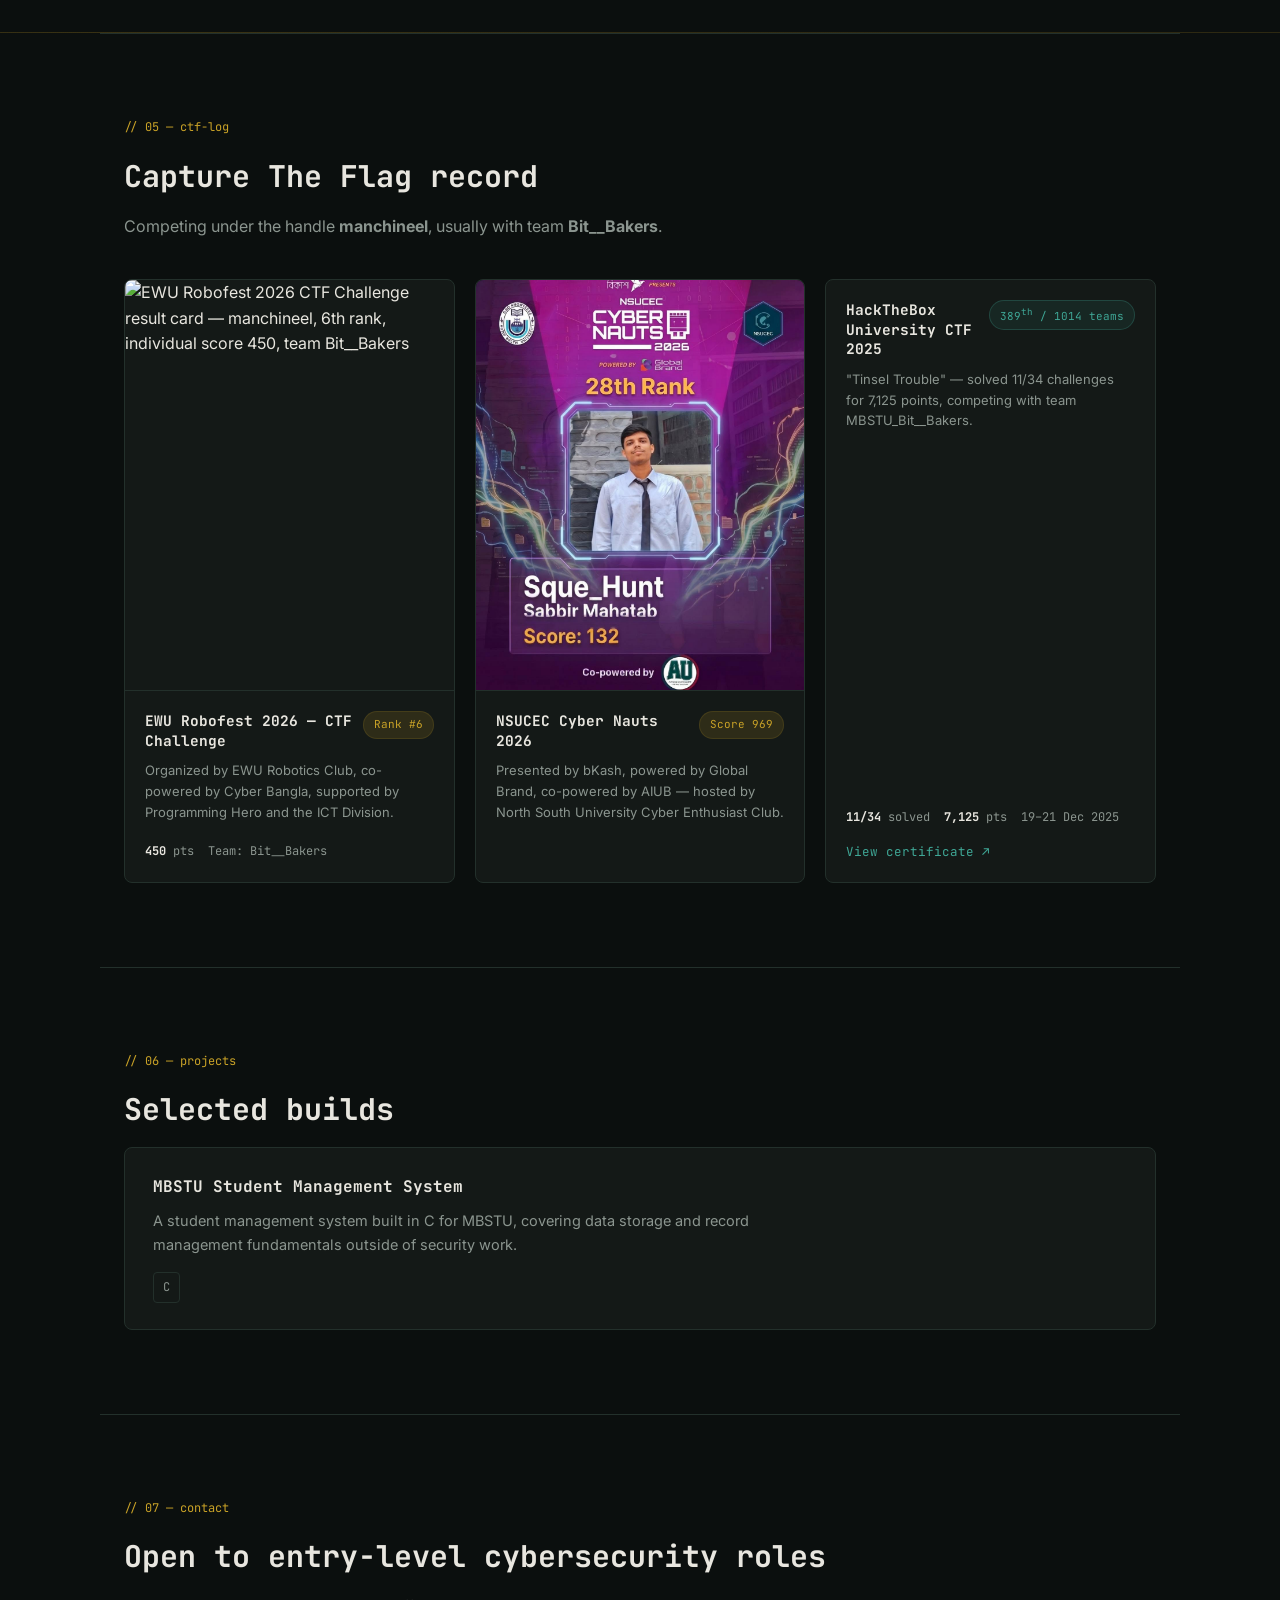
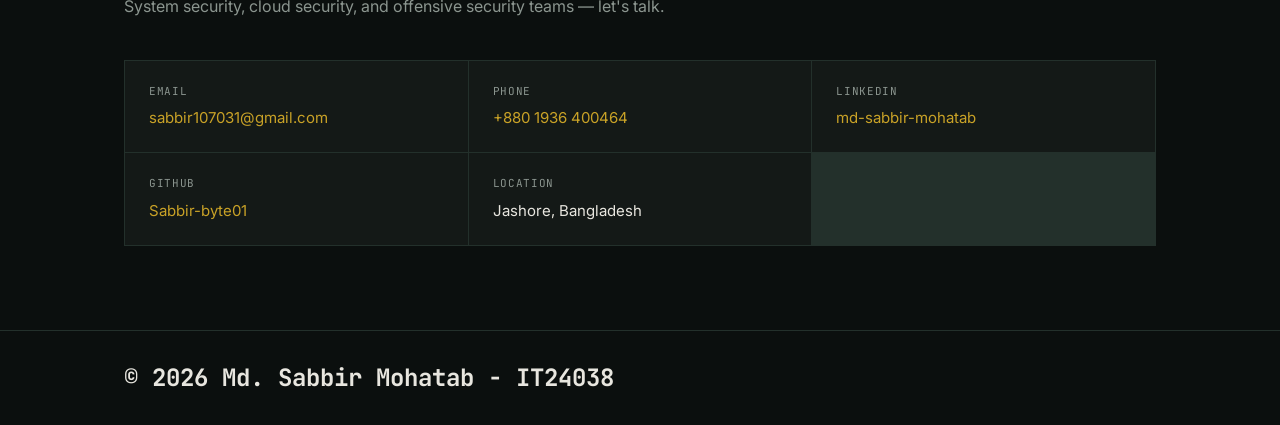
==== commit 6e185d8e: "Rename index (3).html to index.html" ====
--- a/index.html
+++ b/index.html
@@ -3,429 +3,454 @@
 <head>
 <meta charset="UTF-8">
 <meta name="viewport" content="width=device-width, initial-scale=1.0">
-<title>Portfolio</title>
-<style>
-  :root{
-    --bg:#0b0e0d;
-    --bg-alt:#121614;
-    --fg:#d7e4dc;
-    --dim:#6f8a7c;
-    --accent:#ffb454;
-    --accent-2:#5fd3c4;
-    --danger:#ff6b6b;
-    --border:#26302b;
-  }
-  *{box-sizing:border-box;}
-  html,body{margin:0;padding:0;}
-  body{
-    background:var(--bg);color:var(--fg);
-    font-family:'JetBrains Mono','Fira Code',ui-monospace,Consolas,monospace;
-    font-size:15px;line-height:1.6;min-height:100vh;
-  }
-  a{color:var(--accent-2);text-decoration:none;}
-  a:hover{text-decoration:underline;}
-  .wrap{max-width:880px;margin:0 auto;padding:32px 20px 80px;}
-
-  .titlebar{
-    display:flex;align-items:center;gap:8px;padding:10px 14px;
-    background:var(--bg-alt);border:1px solid var(--border);border-radius:8px 8px 0 0;
-  }
-  .dot{width:11px;height:11px;border-radius:50%;}
-  .dot.red{background:#ff5f56;} .dot.yellow{background:#ffbd2e;} .dot.green{background:#27c93f;}
-  .titlebar span{margin-left:8px;color:var(--dim);font-size:13px;}
-
-  .screen{border:1px solid var(--border);border-top:none;border-radius:0 0 8px 8px;background:var(--bg);padding:24px 26px 8px;}
-
-  .prompt{color:var(--accent);}
-  .prompt .path{color:var(--accent-2);}
-  .cursor{display:inline-block;width:8px;height:16px;background:var(--fg);animation:blink 1s steps(2) infinite;vertical-align:-2px;margin-left:4px;}
-  @keyframes blink{50%{opacity:0;}}
-  #typed-line{white-space:pre-wrap;}
-
-  nav.cmds{display:flex;flex-wrap:wrap;gap:10px;margin:22px 0 10px;}
-  nav.cmds button{
-    background:none;border:1px solid var(--border);color:var(--fg);font-family:inherit;
-    font-size:13px;padding:6px 12px;border-radius:6px;cursor:pointer;transition:.15s;
-  }
-  nav.cmds button:hover, nav.cmds button.active{border-color:var(--accent);color:var(--accent);}
-
-  section{display:none;border-top:1px dashed var(--border);padding-top:18px;margin-top:14px;animation:fade .25s ease;}
-  section.active{display:block;}
-  @keyframes fade{from{opacity:0;transform:translateY(4px);}to{opacity:1;transform:translateY(0);}}
-
-  h1{font-size:1.5rem;margin:0 0 4px;color:var(--fg);}
-  h2{font-size:.95rem;color:var(--accent);margin:0 0 14px;text-transform:uppercase;letter-spacing:.06em;}
-  h2::before{content:"# ";color:var(--dim);}
-  h3{font-size:1rem;margin:0 0 6px;color:var(--fg);}
-
-  .tagline{color:var(--dim);margin:0 0 8px;}
-  .quote{color:var(--accent-2);font-style:italic;margin:10px 0 18px;white-space:pre-line;}
-
-  .kv{display:grid;grid-template-columns:130px 1fr;gap:6px 14px;margin-bottom:16px;}
-  .kv dt{color:var(--dim);}
-  .kv dd{margin:0;}
-
-  .tags{display:flex;flex-wrap:wrap;gap:8px;margin:6px 0 18px;}
-  .tag{border:1px solid var(--border);color:var(--accent-2);padding:4px 10px;border-radius:5px;font-size:12.5px;}
-
-  .skill-group{margin-bottom:14px;}
-  .skill-group .label{color:var(--dim);font-size:13px;margin-bottom:6px;}
-
-  .card{border:1px solid var(--border);border-radius:8px;padding:16px 18px;margin-bottom:14px;background:var(--bg-alt);}
-  .card p{margin:0 0 8px;color:var(--dim);}
-  .card .links a{margin-right:14px;font-size:13px;}
-  .card .meta-row{display:flex;justify-content:space-between;flex-wrap:wrap;gap:8px;margin-bottom:6px;color:var(--dim);font-size:13px;}
-  .card ul{margin:6px 0 0;padding-left:18px;color:var(--fg);}
-  .card ul li{margin-bottom:4px;}
-
-  .badge{display:inline-block;border:1px solid var(--accent);color:var(--accent);padding:3px 10px;border-radius:5px;font-size:12px;margin-right:8px;}
-  .badge.alt{border-color:var(--accent-2);color:var(--accent-2);}
-
-  .timeline{list-style:none;padding:0;margin:0 0 18px;}
-  .timeline li{padding:8px 0;border-bottom:1px solid var(--border);}
-  .timeline li:last-child{border-bottom:none;}
-  .timeline .when{color:var(--dim);font-size:13px;}
-
-  .module{margin-bottom:18px;}
-  .module .module-title{color:var(--accent);font-size:14px;margin-bottom:10px;}
-  .module .module-title .count{color:var(--dim);font-weight:normal;margin-left:6px;font-size:12px;}
-  .topic{border:1px solid var(--border);border-radius:8px;padding:12px 14px;margin-bottom:10px;background:var(--bg-alt);}
-  .topic h4{margin:0 0 4px;font-size:14px;color:var(--fg);}
-  .topic p{margin:0 0 6px;color:var(--dim);font-size:13.5px;}
-  .topic a{font-size:13px;}
-
-  .list-plain{list-style:none;padding:0;margin:0;}
-  .list-plain li{padding:8px 0;border-bottom:1px solid var(--border);display:flex;justify-content:space-between;gap:10px;flex-wrap:wrap;}
-  .list-plain li:last-child{border-bottom:none;}
-  .list-plain .meta{color:var(--dim);font-size:13px;}
-
-  footer{margin-top:26px;padding-top:14px;border-top:1px dashed var(--border);color:var(--dim);font-size:13px;}
-  ::selection{background:var(--accent);color:#000;}
-
-  @media (max-width:520px){
-    .kv{grid-template-columns:1fr;}
-    .kv dt{color:var(--accent-2);}
-  }
-</style>
+<title>Md. Sabbir Mohatab — Cybersecurity Portfolio</title>
+<meta name="description" content="Md. Sabbir Mohatab — Aspiring Cybersecurity / Cloud Security Analyst. Offensive security, CTF player, penetration testing.">
+<link rel="preconnect" href="https://fonts.googleapis.com">
+<link rel="preconnect" href="https://fonts.gstatic.com" crossorigin>
+<link href="https://fonts.googleapis.com/css2?family=JetBrains+Mono:wght@400;500;700;800&family=Inter:wght@400;500;600;700&display=swap" rel="stylesheet">
+<link rel="stylesheet" href="assets/style.css">
 </head>
 <body>
 
-<div class="wrap">
-  <div class="titlebar">
-    <div class="dot red"></div><div class="dot yellow"></div><div class="dot green"></div>
-    <span id="titlebar-text">visitor@portfolio: ~</span>
+<div class="scanline" aria-hidden="true"></div>
+
+<header class="site-header">
+  <div class="wrap header-inner">
+    <a href="#top" class="brand">Sabbir<span class="brand-dim">@</span>Mohatab<span class="cursor">_</span></a>
+    <nav class="nav" id="nav">
+      <a href="#about">about</a>
+      <a href="#skills">skills</a>
+      <a href="#experience">experience</a>
+      <a href="#java" class="nav-highlight">java</a>
+      <a href="#ctf">ctf-log</a>
+      <a href="#projects">projects</a>
+      <a href="#contact">contact</a>
+    </nav>
+    <button class="nav-toggle" id="navToggle" aria-label="Toggle navigation" aria-expanded="false">
+      <span></span><span></span><span></span>
+    </button>
   </div>
-
-  <div class="screen">
-    <div>
-      <span class="prompt">guest@portfolio<span class="path"> ~ </span>$</span>
-      <span id="typed-line"></span><span class="cursor"></span>
-    </div>
-
-    <div id="whoami-block" style="margin-top:14px;"></div>
-
-    <nav class="cmds" id="cmds"></nav>
-
-    <section id="sec-about">
-      <h2>about</h2>
-      <div class="quote" id="about-quote"></div>
-      <h1 id="about-name"></h1>
-      <p class="tagline" id="about-tagline"></p>
-      <p id="about-bio"></p>
-      <dl class="kv" id="about-kv"></dl>
-      <h3>Education</h3>
-      <ul class="timeline" id="education-list"></ul>
-    </section>
-
-    <section id="sec-skills">
-      <h2>skills</h2>
-      <div id="skills-body"></div>
-    </section>
-
-    <section id="sec-experience">
-      <h2>experience</h2>
-      <div id="experience-body"></div>
-    </section>
-
-    <section id="sec-java">
-      <h2 id="java-heading">core skill log</h2>
-      <p class="tagline" id="java-tagline"></p>
-      <div id="java-body"></div>
-    </section>
-
-    <section id="sec-ctf">
-      <h2>ctf-log</h2>
-      <p class="tagline" id="ctf-tagline"></p>
-      <div id="ctf-body"></div>
-    </section>
-
-    <section id="sec-projects">
-      <h2>projects</h2>
-      <div id="projects-body"></div>
-    </section>
-
-    <section id="sec-contact">
-      <h2>contact</h2>
-      <p class="tagline" id="contact-tagline"></p>
-      <dl class="kv" id="contact-kv"></dl>
-    </section>
-
-    <footer>
-      <span id="footer-text"></span>
-    </footer>
+</header>
+
+<main id="top">
+
+  <!-- HERO -->
+  <section class="hero wrap">
+    <div class="terminal" role="img" aria-label="Terminal window showing profile summary">
+      <div class="terminal-bar">
+        <span class="dot dot-r"></span><span class="dot dot-y"></span><span class="dot dot-g"></span>
+        <span class="terminal-title">guest@portfolio: ~</span>
+      </div>
+      <div class="terminal-body" id="terminalBody">
+        <p><span class="prompt">guest@portfolio</span><span class="path">:~$</span> whoami</p>
+        <p class="typed-line" data-text="Md. Sabbir Mohatab — Aspiring Cybersecurity Engineer"></p>
+        <p><span class="prompt">guest@portfolio</span><span class="path">:~$</span> cat focus.txt</p>
+        <p class="typed-line" data-text="Offensive security · CTF competitions · Cloud security · Networking fundamentals"></p>
+        <p><span class="prompt">guest@portfolio</span><span class="path">:~$</span> location --show</p>
+        <p class="typed-line" data-text="Jashore, Bangladesh"></p>
+        <p><span class="prompt">guest@portfolio</span><span class="path">:~$</span><span class="blink-cursor">▌</span></p>
+      </div>
+    </div>
+
+    <div class="hero-side">
+      <p class="eyebrow">STATUS: seeking entry-level cybersecurity role</p>
+      <h1>I break systems on purpose,<br>so someone else doesn't have to.</h1>
+      <p class="lede">BSc. (Engg.) in Information and Communication Technology student at Mawlana Bhasani Science and Technology University, learning cybersecurity with a strong focus on offensive security and CTF competitions — working toward a career as a cloud security analyst.</p>
+    </div>
+  </section>
+
+  <!-- ABOUT -->
+  <section id="about" class="section wrap">
+    <p class="section-tag">// 01 — about</p>
+    <div class="about-grid">
+      <p class="about-text">
+        I am Sabbir Mohatab. I'm currently learning cybersecurity with a strong focus
+        on offensive security, and I regularly participate in Capture The Flag (CTF)
+        competitions, applying different offensive techniques to real-world scenarios.
+        My goal is to build a successful career as a cloud security analyst, and I'm
+        continuously working to enhance my practical skills and knowledge along the way.
+      </p>
+      <div class="about-meta">
+        <div class="meta-row"><span class="meta-key">university</span><span class="meta-val">Mawlana Bhasani Science and Technology University</span></div>
+        <div class="meta-row"><span class="meta-key">department</span><span class="meta-val">Information and Communication Technology</span></div>
+        <div class="meta-row"><span class="meta-key">degree</span><span class="meta-val">BSc. (Engg.) — 2024 – Present</span></div>
+        <div class="meta-row"><span class="meta-key">languages</span><span class="meta-val">Bengali · English</span></div>
+        <div class="meta-row"><span class="meta-key">handle</span><span class="meta-val">Sque_Hunt</span></div>
+      </div>
+    </div>
+
+    <div class="timeline">
+      <div class="timeline-item">
+        <span class="timeline-date">2024 – Present</span>
+        <div>
+          <h3>BSc. (Engg.) in Information and Communication Technology</h3>
+          <p>Mawlana Bhasani Science and Technology University · Tangail, Dhaka</p>
+        </div>
+      </div>
+      <div class="timeline-item">
+        <span class="timeline-date">2022</span>
+        <div>
+          <h3>Higher Secondary Certificate (HSC)</h3>
+          <p>Jashore Shikkha Board GOVT. Model School and College · Jashore</p>
+        </div>
+      </div>
+    </div>
+  </section>
+
+  <!-- SKILLS -->
+  <section id="skills" class="section wrap">
+    <p class="section-tag">// 02 — skills</p>
+    <h2 class="section-title">Toolset &amp; capabilities</h2>
+    <div class="skills-grid">
+
+      <div class="skill-card">
+        <h3>Operating Systems</h3>
+        <ul class="tag-list">
+          <li>Kali Linux</li><li>Windows</li>
+        </ul>
+      </div>
+
+      <div class="skill-card">
+        <h3>Core Fundamentals</h3>
+        <ul class="tag-list">
+          <li>Linux Basics</li><li>Networking Fundamentals</li><li>Cybersecurity Fundamentals</li>
+        </ul>
+      </div>
+
+      <div class="skill-card">
+        <h3>Programming &amp; Scripting</h3>
+        <ul class="tag-list">
+          <li>C</li><li>C++</li><li>Python</li><li>Java</li>
+        </ul>
+      </div>
+
+      <div class="skill-card">
+        <h3>Offensive Tools</h3>
+        <ul class="tag-list">
+          <li>Nmap</li><li>Gobuster / FFUF / Dirbuster</li><li>Metasploit</li><li>Wireshark</li>
+          <li>Hydra</li><li>LinPEAS</li><li>PSPY64</li>
+          <li>Enum4Linux</li><li>JohnTheRipper / Hashcat</li><li>WPScan</li>
+        </ul>
+      </div>
+
+      <div class="skill-card">
+        <h3>Privilege Escalation</h3>
+        <ul class="tag-list">
+          <li>Linux</li><li>Windows</li>
+        </ul>
+      </div>
+
+      <div class="skill-card">
+        <h3>Networking</h3>
+        <ul class="tag-list">
+          <li>IPv4 / IPv6</li><li>Subnetting</li><li>Routing</li><li>OSI &amp; TCP/IP models</li>
+        </ul>
+      </div>
+
+      <div class="skill-card">
+        <h3>Protocols &amp; Services</h3>
+        <ul class="tag-list">
+          <li>HTTP/HTTPS</li><li>FTP</li><li>SSH</li><li>RDP</li><li>SMB/NFS</li>
+        </ul>
+      </div>
+
+      <div class="skill-card">
+        <h3>Web &amp; CMS</h3>
+        <ul class="tag-list">
+          <li>WordPress</li><li>Drupal</li><li>Fuel CMS</li><li>Bolt CMS</li><li>SeedDMS</li><li>Navigator CMS</li>
+        </ul>
+      </div>
+
+      <div class="skill-card">
+        <h3>Other Interests</h3>
+        <ul class="tag-list">
+          <li>Red Teaming</li><li>Digital Forensics</li><li>Reverse Engineering</li><li>Cloud Security</li>
+        </ul>
+      </div>
+
+    </div>
+  </section>
+
+  <!-- EXPERIENCE -->
+  <section id="experience" class="section wrap">
+    <p class="section-tag">// 03 — experience</p>
+    <h2 class="section-title">Where the reps happened</h2>
+    <div class="exp-card">
+      <div class="exp-head">
+        <h3>Cybersecurity Trainee</h3>
+        <span class="exp-org">H4K2LIV3</span>
+      </div>
+      <ul class="exp-list">
+        <li>Completed 50+ labs on TryHackMe and VulnHub simulating real-world attacks.</li>
+      </ul>
+    </div>
+  </section>
+
+  <!-- JAVA & OOP -->
+  <section id="java" class="section section-highlight">
+    <div class="wrap">
+      <p class="section-tag section-tag-alt">// 04 — core skill</p>
+      <div class="java-head">
+        <h2 class="section-title">Java &amp; Object-Oriented Programming</h2>
+        <span class="java-pill">☕ language proficiency</span>
+      </div>
+      <p class="section-sub">A self-paced module log covering Java OOP from the ground up — each topic links to the lecture timestamp it was learned from.</p>
+
+      <div class="java-modules">
+
+        <div class="java-module">
+          <div class="java-module-head">
+            <h3 class="java-module-title"><span class="java-module-num">01</span> Foundations</h3>
+            <span class="java-module-count">7 topics</span>
+          </div>
+          <ol class="java-topic-list">
+            <li class="java-topic">
+              <div class="java-topic-main">
+                <span class="java-topic-name">Objects &amp; Classes</span>
+                <p class="java-topic-desc">Classes as blueprints, objects as instances created with <code>new</code>.</p>
+              </div>
+              <a class="java-watch" href="https://www.youtube.com/watch?v=xk4_1vDrzzo&t=10284s" target="_blank" rel="noopener">▶ Watch</a>
+            </li>
+            <li class="java-topic">
+              <div class="java-topic-main">
+                <span class="java-topic-name">Constructors</span>
+                <p class="java-topic-desc">Initializing object state on creation; default vs. defined constructors.</p>
+              </div>
+              <a class="java-watch" href="https://www.youtube.com/watch?v=xk4_1vDrzzo&t=10896s" target="_blank" rel="noopener">▶ Watch</a>
+            </li>
+            <li class="java-topic">
+              <div class="java-topic-main">
+                <span class="java-topic-name">Variable Scope</span>
+                <p class="java-topic-desc">Local, instance, and static/class-level variables and their lifetimes.</p>
+              </div>
+              <a class="java-watch" href="https://www.youtube.com/watch?v=xk4_1vDrzzo&t=11496s" target="_blank" rel="noopener">▶ Watch</a>
+            </li>
+            <li class="java-topic">
+              <div class="java-topic-main">
+                <span class="java-topic-name">Overloaded Constructors</span>
+                <p class="java-topic-desc">Multiple constructors per class, resolved at compile time.</p>
+              </div>
+              <a class="java-watch" href="https://www.youtube.com/watch?v=xk4_1vDrzzo&t=11799s" target="_blank" rel="noopener">▶ Watch</a>
+            </li>
+            <li class="java-topic">
+              <div class="java-topic-main">
+                <span class="java-topic-name">toString Method</span>
+                <p class="java-topic-desc">Overriding <code>Object</code>'s default method for readable output.</p>
+              </div>
+              <a class="java-watch" href="https://www.youtube.com/watch?v=xk4_1vDrzzo&t=12244s" target="_blank" rel="noopener">▶ Watch</a>
+            </li>
+            <li class="java-topic">
+              <div class="java-topic-main">
+                <span class="java-topic-name">Array of Objects</span>
+                <p class="java-topic-desc">Storing and iterating over object references in an array.</p>
+              </div>
+              <a class="java-watch" href="https://www.youtube.com/watch?v=xk4_1vDrzzo&t=12608s" target="_blank" rel="noopener">▶ Watch</a>
+            </li>
+            <li class="java-topic">
+              <div class="java-topic-main">
+                <span class="java-topic-name">Static Keyword</span>
+                <p class="java-topic-desc">Class-level fields and methods shared across all instances.</p>
+              </div>
+              <a class="java-watch" href="https://www.youtube.com/watch?v=xk4_1vDrzzo&t=13227s" target="_blank" rel="noopener">▶ Watch</a>
+            </li>
+          </ol>
+        </div>
+
+        <div class="java-module">
+          <div class="java-module-head">
+            <h3 class="java-module-title"><span class="java-module-num">02</span> The 4 Pillars of OOP</h3>
+            <span class="java-module-count">6 topics</span>
+          </div>
+          <ol class="java-topic-list">
+            <li class="java-topic">
+              <div class="java-topic-main">
+                <span class="java-topic-name">Inheritance</span>
+                <p class="java-topic-desc">Reusing and extending behavior from a parent class via <code>extends</code>.</p>
+              </div>
+              <a class="java-watch" href="https://www.youtube.com/watch?v=xk4_1vDrzzo&t=13690s" target="_blank" rel="noopener">▶ Watch</a>
+            </li>
+            <li class="java-topic">
+              <div class="java-topic-main">
+                <span class="java-topic-name">Method Overriding</span>
+                <p class="java-topic-desc">Redefining inherited methods, enforced safely with <code>@Override</code>.</p>
+              </div>
+              <a class="java-watch" href="https://www.youtube.com/watch?v=xk4_1vDrzzo&t=14025s" target="_blank" rel="noopener">▶ Watch</a>
+            </li>
+            <li class="java-topic">
+              <div class="java-topic-main">
+                <span class="java-topic-name">super Keyword</span>
+                <p class="java-topic-desc">Reaching into a parent's constructor, fields, and methods.</p>
+              </div>
+              <a class="java-watch" href="https://www.youtube.com/watch?v=xk4_1vDrzzo&t=14253s" target="_blank" rel="noopener">▶ Watch</a>
+            </li>
+            <li class="java-topic">
+              <div class="java-topic-main">
+                <span class="java-topic-name">Abstraction</span>
+                <p class="java-topic-desc">Exposing only what's necessary through abstract classes and methods.</p>
+              </div>
+              <a class="java-watch" href="https://www.youtube.com/watch?v=xk4_1vDrzzo&t=14706s" target="_blank" rel="noopener">▶ Watch</a>
+            </li>
+            <li class="java-topic">
+              <div class="java-topic-main">
+                <span class="java-topic-name">Access Modifiers</span>
+                <p class="java-topic-desc">Controlling visibility with <code>public</code>, <code>private</code>, <code>protected</code>, and package-private.</p>
+              </div>
+              <a class="java-watch" href="https://www.youtube.com/watch?v=xk4_1vDrzzo&t=15001s" target="_blank" rel="noopener">▶ Watch</a>
+            </li>
+            <li class="java-topic">
+              <div class="java-topic-main">
+                <span class="java-topic-name">Encapsulation</span>
+                <p class="java-topic-desc">Private fields guarded by getters/setters to protect data integrity.</p>
+              </div>
+              <a class="java-watch" href="https://www.youtube.com/watch?v=xk4_1vDrzzo&t=15579s" target="_blank" rel="noopener">▶ Watch</a>
+            </li>
+          </ol>
+        </div>
+
+        <div class="java-module">
+          <div class="java-module-head">
+            <h3 class="java-module-title"><span class="java-module-num">03</span> Advanced OOP</h3>
+            <span class="java-module-count">4 topics</span>
+          </div>
+          <ol class="java-topic-list">
+            <li class="java-topic">
+              <div class="java-topic-main">
+                <span class="java-topic-name">Copy Objects</span>
+                <p class="java-topic-desc">The difference between reference assignment, shallow copy, and deep copy.</p>
+              </div>
+              <a class="java-watch" href="https://www.youtube.com/watch?v=xk4_1vDrzzo&t=16050s" target="_blank" rel="noopener">▶ Watch</a>
+            </li>
+            <li class="java-topic">
+              <div class="java-topic-main">
+                <span class="java-topic-name">Interfaces</span>
+                <p class="java-topic-desc">Defining contracts a class must fulfil, enabling multiple type inheritance.</p>
+              </div>
+              <a class="java-watch" href="https://www.youtube.com/watch?v=xk4_1vDrzzo&t=16443s" target="_blank" rel="noopener">▶ Watch</a>
+            </li>
+            <li class="java-topic">
+              <div class="java-topic-main">
+                <span class="java-topic-name">Polymorphism</span>
+                <p class="java-topic-desc">One interface, many forms: overloading (compile-time) and overriding (runtime).</p>
+              </div>
+              <a class="java-watch" href="https://www.youtube.com/watch?v=xk4_1vDrzzo&t=16879s" target="_blank" rel="noopener">▶ Watch</a>
+            </li>
+            <li class="java-topic">
+              <div class="java-topic-main">
+                <span class="java-topic-name">Dynamic Polymorphism</span>
+                <p class="java-topic-desc">Runtime resolution of overridden methods via a superclass reference.</p>
+              </div>
+              <a class="java-watch" href="https://www.youtube.com/watch?v=xk4_1vDrzzo&t=17215s" target="_blank" rel="noopener">▶ Watch</a>
+            </li>
+          </ol>
+        </div>
+
+      </div>
+    </div>
+  </section>
+
+  <!-- CTF LOG -->
+  <section id="ctf" class="section wrap">
+    <p class="section-tag">// 05 — ctf-log</p>
+    <h2 class="section-title">Capture The Flag record</h2>
+    <p class="section-sub">Competing under the handle <strong>manchineel</strong>, usually with team <strong>Bit__Bakers</strong>.</p>
+
+    <div class="ctf-grid">
+
+      <article class="ctf-card">
+        <img src="assets/EWU.jpg" alt="EWU Robofest 2026 CTF Challenge result card — manchineel, 6th rank, individual score 450, team Bit__Bakers" loading="lazy">
+        <div class="ctf-info">
+          <div class="ctf-info-top">
+            <h3>EWU Robofest 2026 — CTF Challenge</h3>
+            <span class="badge">Rank #6</span>
+          </div>
+          <p>Organized by EWU Robotics Club, co-powered by Cyber Bangla, supported by Programming Hero and the ICT Division.</p>
+          <div class="ctf-stats">
+            <span><strong>450</strong> pts</span>
+            <span>Team: Bit__Bakers</span>
+          </div>
+        </div>
+      </article>
+
+      <article class="ctf-card">
+        <img src="assets/NSU.jpg" alt="NSUCEC Cyber Nauts 2026 result card — manchineel, score 969" loading="lazy">
+        <div class="ctf-info">
+          <div class="ctf-info-top">
+            <h3>NSUCEC Cyber Nauts 2026</h3>
+            <span class="badge">Score 969</span>
+          </div>
+          <p>Presented by bKash, powered by Global Brand, co-powered by AIUB — hosted by North South University Cyber Enthusiast Club.</p>
+        </div>
+      </article>
+
+      <article class="ctf-card ctf-card-cert">
+        <div class="ctf-info">
+          <div class="ctf-info-top">
+            <h3>HackTheBox University CTF 2025</h3>
+            <span class="badge badge-alt">389<sup>th</sup> / 1014 teams</span>
+          </div>
+          <p>"Tinsel Trouble" — solved 11/34 challenges for 7,125 points, competing with team MBSTU_Bit__Bakers.</p>
+          <div class="ctf-stats">
+            <span><strong>11/34</strong> solved</span>
+            <span><strong>7,125</strong> pts</span>
+            <span>19–21 Dec 2025</span>
+          </div>
+          <a class="link-inline" href="assets/HTB_certificate.pdf" target="_blank" rel="noopener">View certificate ↗</a>
+        </div>
+      </article>
+
+    </div>
+  </section>
+
+  <!-- PROJECTS -->
+  <section id="projects" class="section wrap">
+    <p class="section-tag">// 06 — projects</p>
+    <h2 class="section-title">Selected builds</h2>
+    <div class="project-card">
+      <h3>MBSTU Student Management System</h3>
+      <p>A student management system built in C for MBSTU, covering data storage and record management fundamentals outside of security work.</p>
+      <div class="tag-list">
+        <span>C</span>
+      </div>
+    </div>
+  </section>
+
+  <!-- CONTACT -->
+  <section id="contact" class="section wrap contact-section">
+    <p class="section-tag">// 07 — contact</p>
+    <h2 class="section-title">Open to entry-level cybersecurity roles</h2>
+    <p class="section-sub">System security, cloud security, and offensive security teams — let's talk.</p>
+    <div class="contact-grid">
+      <a class="contact-item" href="mailto:sabbir107031@gmail.com">
+        <span class="contact-label">email</span>
+        <span class="contact-value">sabbir107031@gmail.com</span>
+      </a>
+      <a class="contact-item" href="tel:+8801936400464">
+        <span class="contact-label">phone</span>
+        <span class="contact-value">+880 1936 400464</span>
+      </a>
+      <a class="contact-item" href="https://www.linkedin.com/in/md-sabbir-mohatab-564416340" target="_blank" rel="noopener">
+        <span class="contact-label">linkedin</span>
+        <span class="contact-value">md-sabbir-mohatab</span>
+      </a>
+      <a class="contact-item" href="https://github.com/Sabbir-byte01" target="_blank" rel="noopener">
+        <span class="contact-label">github</span>
+        <span class="contact-value">Sabbir-byte01</span>
+      </a>
+      <span class="contact-item contact-item-static">
+        <span class="contact-label">location</span>
+        <span class="contact-value">Jashore, Bangladesh</span>
+      </span>
+    </div>
+  </section>
+
+</main>
+
+<footer class="site-footer">
+  <div class="wrap footer-inner">
+    <h2>© <span id="year"></span> Md. Sabbir Mohatab - IT24038</h2>
   </div>
-</div>
-
-<script>
-/* ============================================================
-   EDIT YOUR DATA HERE — everything in this DATA object is your
-   own info. Change values, save, done. Leave any section's
-   array empty ([]) to hide that section's content (nav still
-   shows, block will just be empty) — or delete unused keys from
-   SECTIONS below to remove a tab entirely.
-   ============================================================ */
-
-const DATA = {
-  name: "Md. Sabbir Mohatab",
-  tagline: "Aspiring Cloud Security Analyst",
-  windowTitle: "sabbir@portfolio: ~",
-  typedCommand: "whoami",
-
-  whoami: {
-    line1: "Md. Sabbir Mohatab — Cybersecurity Learner, Offensive Security Focus",
-    focusLabel: "cat focus.txt",
-    focus: "Offensive security · CTF · Cloud security",
-    locationLabel: "location --show",
-    location: "Jashore, Bangladesh",
-    status: "seeking entry-level cybersecurity / cloud security role",
-    quote: "Learning to break things carefully,\nso I can help secure them properly."
-  },
-
-  about: {
-    bio: "I am Sabbir Mohatab, currently learning cybersecurity with a strong focus on offensive security. I regularly participate in Capture The Flag (CTF) competitions and enjoy applying different techniques. My goal is to build a successful career as a cloud security analyst, continuously enhancing my practical skills and knowledge.",
-    details: {
-      "University": "Mawlana Bhasani Science and Technology University",
-      "Department": "Information and Communication Technology",
-      "Degree": "BSc. (Engg.) — Present (2024)",
-      "Languages": "Bangla · English",
-      "Handle": "manchineel"
-    },
-    education: [
-      { when: "2024 – Present", title: "BSc. (Engg.) in Information and Communication Technology", org: "Mawlana Bhasani Science and Technology University · Tangail" },
-      { when: "— 2022", title: "Higher Secondary Certificate", org: "Jashore Shikkha Board GOVT. Model School and College · Jashore" }
-    ]
-  },
-
-  skills: [
-    { label: "Technical Skills", items: ["Linux Basics", "Networking Fundamentals", "Cybersecurity Fundamentals"] },
-    { label: "Programming & Scripting", items: ["C", "C++", "Python"] },
-    { label: "Offensive Tools", items: ["Nmap", "Gobuster / FFUF / Dirbuster", "Metasploit", "Wireshark", "Hydra", "LinPEAS", "PSPY64", "Enum4Linux", "JohnTheRipper / Hashcat", "WPScan"] }
-  ],
-
-  experience: [
-    {
-      title: "Cybersecurity Trainee",
-      org: "H4K2LIV3",
-      bullets: [
-        "Completed 50+ labs on TryHackMe and VulnHub simulating real-world attacks."
-      ]
-    }
-  ],
-
-  java: {
-    heading: "core skill log",
-    tagline: "A self-paced module log covering a language/skill from the ground up — each topic can link to where you learned it.",
-    modules: [
-      {
-        title: "Foundations",
-        topics: [
-          { title: "Topic Name", description: "One-line description of what this covers.", link: "" },
-          { title: "Another Topic", description: "One-line description.", link: "" }
-        ]
-      },
-      {
-        title: "Core Concepts",
-        topics: [
-          { title: "Topic Name", description: "One-line description.", link: "" }
-        ]
-      }
-    ]
-  },
-
-  ctf: {
-    tagline: "Competing under the handle your-handle, usually with team Your Team.",
-    entries: [
-      {
-        name: "Competition Name YYYY",
-        result: "Rank #N",
-        description: "Organizer / details about the event.",
-        stats: ["N pts", "Team: Your Team"],
-        certLink: ""
-      }
-    ]
-  },
-
-  projects: [
-    {
-      title: "MBSTU Student Management System",
-      description: "A student management system built with C to manage and organize student records and information.",
-      tags: ["C"],
-      links: [{ label: "GitHub", url: "https://github.com/Sabbir-byte01" }]
-    }
-  ],
-
-  contact: {
-    tagline: "Open to entry-level cybersecurity and cloud security roles — let's talk.",
-    fields: {
-      "Email": "sabbir107031@gmail.com",
-      "Phone": "+880 1936 400464",
-      "Location": "Jashore, Bangladesh",
-      "GitHub": "github.com/Sabbir-byte01",
-      "LinkedIn": "linkedin.com/in/md-sabbir-mohatab-564416340"
-    }
-  },
-
-  footerText: "© 2026 Md. Sabbir Mohatab"
-};
-
-/* ============================================================
-   DO NOT EDIT BELOW — rendering logic
-   ============================================================ */
-
-const SECTIONS = ["about","skills","experience","java","ctf","projects","contact"];
-const SECTION_LABELS = { about:"about", skills:"skills", experience:"experience", java:"java", ctf:"ctf-log", projects:"projects", contact:"contact" };
-
-document.getElementById("titlebar-text").textContent = DATA.windowTitle;
-document.getElementById("footer-text").textContent = DATA.footerText;
-
-// whoami block
-const w = DATA.whoami;
-document.getElementById("whoami-block").innerHTML = `
-  <div style="margin-bottom:6px;"><span class="prompt">guest@portfolio<span class="path"> ~ </span>$</span> whoami</div>
-  <div style="color:var(--dim);margin-bottom:14px;">${w.line1}</div>
-  <div style="margin-bottom:6px;"><span class="prompt">guest@portfolio<span class="path"> ~ </span>$</span> ${w.focusLabel}</div>
-  <div style="color:var(--dim);margin-bottom:14px;">${w.focus}</div>
-  <div style="margin-bottom:6px;"><span class="prompt">guest@portfolio<span class="path"> ~ </span>$</span> ${w.locationLabel}</div>
-  <div style="color:var(--dim);margin-bottom:14px;">${w.location}</div>
-  <div style="color:var(--accent);font-size:13px;">STATUS: ${w.status}</div>
-`;
-
-// about
-document.getElementById("about-quote").textContent = w.quote;
-document.getElementById("about-name").textContent = DATA.name;
-document.getElementById("about-tagline").textContent = DATA.tagline;
-document.getElementById("about-bio").textContent = DATA.about.bio;
-const aboutKv = document.getElementById("about-kv");
-Object.entries(DATA.about.details).forEach(([k,v])=>{
-  aboutKv.insertAdjacentHTML("beforeend", `<dt>${k}</dt><dd>${v}</dd>`);
-});
-const eduList = document.getElementById("education-list");
-DATA.about.education.forEach(e=>{
-  eduList.insertAdjacentHTML("beforeend",
-    `<li><div class="when">${e.when}</div><div>${e.title}</div><div style="color:var(--dim);font-size:13px;">${e.org}</div></li>`);
-});
-
-// skills
-const skillsBody = document.getElementById("skills-body");
-DATA.skills.forEach(group=>{
-  const tags = group.items.map(i=>`<span class="tag">${i}</span>`).join("");
-  skillsBody.insertAdjacentHTML("beforeend",
-    `<div class="skill-group"><div class="label">${group.label}</div><div class="tags">${tags}</div></div>`);
-});
-
-// experience
-const expBody = document.getElementById("experience-body");
-DATA.experience.forEach(e=>{
-  const bullets = e.bullets.map(b=>`<li>${b}</li>`).join("");
-  expBody.insertAdjacentHTML("beforeend",
-    `<div class="card"><h3>${e.title}</h3><p>${e.org}</p><ul>${bullets}</ul></div>`);
-});
-
-// java / skill log
-document.getElementById("java-heading").textContent = DATA.java.heading || "core skill log";
-document.getElementById("java-tagline").textContent = DATA.java.tagline;
-const javaBody = document.getElementById("java-body");
-DATA.java.modules.forEach((m,idx)=>{
-  const num = String(idx+1).padStart(2,"0");
-  const topics = m.topics.map(t=>`
-    <div class="topic">
-      <h4>${t.title}</h4>
-      <p>${t.description}</p>
-      ${t.link ? `<a href="${t.link}" target="_blank" rel="noopener">▶ Watch</a>` : ""}
-    </div>`).join("");
-  javaBody.insertAdjacentHTML("beforeend", `
-    <div class="module">
-      <div class="module-title">${num} — ${m.title}<span class="count">${m.topics.length} topics</span></div>
-      ${topics}
-    </div>`);
-});
-
-// ctf
-document.getElementById("ctf-tagline").textContent = DATA.ctf.tagline;
-const ctfBody = document.getElementById("ctf-body");
-DATA.ctf.entries.forEach(c=>{
-  const stats = c.stats.map(s=>`<span class="badge">${s}</span>`).join("");
-  ctfBody.insertAdjacentHTML("beforeend", `
-    <div class="card">
-      <div class="meta-row"><h3 style="margin:0;">${c.name}</h3><span class="badge alt">${c.result}</span></div>
-      <p>${c.description}</p>
-      <div style="margin:8px 0;">${stats}</div>
-      ${c.certLink ? `<div class="links"><a href="${c.certLink}" target="_blank" rel="noopener">View certificate →</a></div>` : ""}
-    </div>`);
-});
-
-// projects
-const projectsBody = document.getElementById("projects-body");
-DATA.projects.forEach(p=>{
-  const links = (p.links||[]).map(l=>`<a href="${l.url}" target="_blank" rel="noopener">${l.label} →</a>`).join("");
-  const tags = (p.tags||[]).map(t=>`<span class="tag">${t}</span>`).join("");
-  projectsBody.insertAdjacentHTML("beforeend",
-    `<div class="card"><h3>${p.title}</h3><p>${p.description}</p><div class="tags">${tags}</div><div class="links">${links}</div></div>`);
-});
-
-// contact
-document.getElementById("contact-tagline").textContent = DATA.contact.tagline;
-const contactKv = document.getElementById("contact-kv");
-Object.entries(DATA.contact.fields).forEach(([k,v])=>{
-  const isEmail = v.includes("@");
-  const href = isEmail ? `mailto:${v}` : null;
-  contactKv.insertAdjacentHTML("beforeend",
-    `<dt>${k}</dt><dd>${href ? `<a href="${href}">${v}</a>` : v}</dd>`);
-});
-
-// nav buttons
-const cmds = document.getElementById("cmds");
-SECTIONS.forEach((id,i)=>{
-  const btn = document.createElement("button");
-  btn.textContent = SECTION_LABELS[id];
-  btn.dataset.target = id;
-  if(i===0) btn.classList.add("active");
-  btn.addEventListener("click", ()=> showSection(id));
-  cmds.appendChild(btn);
-});
-
-function showSection(id){
-  SECTIONS.forEach(s=>{
-    document.getElementById("sec-"+s).classList.toggle("active", s===id);
-  });
-  document.querySelectorAll("#cmds button").forEach(b=>{
-    b.classList.toggle("active", b.dataset.target===id);
-  });
-}
-showSection("about");
-
-// typing effect
-const typedEl = document.getElementById("typed-line");
-const text = DATA.typedCommand;
-let i = 0;
-function typeChar(){
-  if(i <= text.length){
-    typedEl.textContent = text.slice(0,i);
-    i++;
-    setTimeout(typeChar, 80);
-  }
-}
-typeChar();
-</script>
+</footer>
+
+<script src="assets/script.js"></script>
 </body>
 </html>
--- a/assets/style.css
+++ b/assets/style.css
@@ -0,0 +1,576 @@
+/* =========================================================
+   Tokens
+========================================================= */
+:root{
+  --bg:          #0B0F0E;
+  --bg-raised:   #121614;
+  --bg-card:     #141917;
+  --line:        #23302B;
+  --text:        #E8E6DF;
+  --text-dim:    #8B958F;
+  --amber:       #C9A227;
+  --amber-soft:  rgba(201,162,39,0.14);
+  --teal:        #3FA796;
+  --red:         #C4553D;
+
+  --font-mono: 'JetBrains Mono', ui-monospace, SFMono-Regular, Menlo, monospace;
+  --font-sans: 'Inter', -apple-system, BlinkMacSystemFont, 'Segoe UI', sans-serif;
+
+  --wrap: 1080px;
+}
+
+*{ box-sizing: border-box; }
+html{ scroll-behavior: smooth; }
+body{
+  margin: 0;
+  background: var(--bg);
+  color: var(--text);
+  font-family: var(--font-sans);
+  line-height: 1.6;
+  -webkit-font-smoothing: antialiased;
+}
+@media (prefers-reduced-motion: reduce){
+  html{ scroll-behavior: auto; }
+  *{ animation-duration: 0.01ms !important; animation-iteration-count: 1 !important; transition-duration: 0.01ms !important; }
+}
+
+a{ color: inherit; text-decoration: none; }
+h1,h2,h3{ font-family: var(--font-mono); font-weight: 700; margin: 0; }
+p{ margin: 0; }
+ul{ margin:0; padding:0; list-style:none; }
+img{ max-width: 100%; display:block; }
+
+:focus-visible{
+  outline: 2px solid var(--amber);
+  outline-offset: 3px;
+}
+
+.wrap{
+  width: 100%;
+  max-width: var(--wrap);
+  margin: 0 auto;
+  padding: 0 24px;
+}
+
+/* faint scanline texture, subject-appropriate, very low opacity */
+.scanline{
+  position: fixed; inset: 0; pointer-events: none; z-index: 500;
+  background: repeating-linear-gradient(
+    to bottom,
+    rgba(255,255,255,0.012),
+    rgba(255,255,255,0.012) 1px,
+    transparent 1px,
+    transparent 3px
+  );
+  mix-blend-mode: overlay;
+}
+
+/* =========================================================
+   Header
+========================================================= */
+.site-header{
+  position: sticky; top: 0; z-index: 100;
+  background: rgba(11,15,14,0.86);
+  backdrop-filter: blur(8px);
+  border-bottom: 1px solid var(--line);
+}
+.header-inner{
+  display: flex; align-items: center; justify-content: space-between;
+  height: 64px;
+}
+.brand{
+  font-family: var(--font-mono);
+  font-weight: 700;
+  font-size: 15px;
+  letter-spacing: 0.02em;
+}
+.brand-dim{ color: var(--text-dim); }
+.cursor{ color: var(--amber); }
+
+.nav{ display: flex; gap: 28px; }
+.nav a{
+  font-family: var(--font-mono);
+  font-size: 13px;
+  color: var(--text-dim);
+  position: relative;
+  padding: 4px 0;
+}
+.nav a::before{ content: "./"; color: var(--line); }
+.nav a:hover{ color: var(--amber); }
+
+.nav-toggle{
+  display: none;
+  background: none; border: 1px solid var(--line); border-radius: 4px;
+  width: 36px; height: 36px;
+  padding: 0;
+  cursor: pointer;
+  flex-direction: column; align-items: center; justify-content: center; gap: 5px;
+}
+.nav-toggle span{
+  width: 16px; height: 2px; background: var(--text);
+}
+
+/* =========================================================
+   Hero
+========================================================= */
+.hero{
+  display: grid;
+  grid-template-columns: 1.1fr 1fr;
+  gap: 56px;
+  align-items: center;
+  padding: 72px 24px 96px;
+}
+
+.terminal{
+  background: var(--bg-raised);
+  border: 1px solid var(--line);
+  border-radius: 8px;
+  overflow: hidden;
+  box-shadow: 0 24px 60px -24px rgba(0,0,0,0.7);
+}
+.terminal-bar{
+  display: flex; align-items: center; gap: 8px;
+  padding: 10px 14px;
+  background: #171C1A;
+  border-bottom: 1px solid var(--line);
+}
+.dot{ width: 10px; height: 10px; border-radius: 50%; display: inline-block; }
+.dot-r{ background: #E0574A; }
+.dot-y{ background: #E0B94A; }
+.dot-g{ background: #4CAF7D; }
+.terminal-title{
+  margin-left: 8px;
+  font-family: var(--font-mono);
+  font-size: 12px;
+  color: var(--text-dim);
+}
+.terminal-body{
+  padding: 22px 20px 26px;
+  font-family: var(--font-mono);
+  font-size: 13.5px;
+}
+.terminal-body p{ margin: 0 0 10px; }
+.terminal-body p:last-child{ margin-bottom: 0; }
+.prompt{ color: var(--teal); }
+.path{ color: var(--text-dim); margin-right: 8px; }
+.typed-line{ color: var(--amber); padding-left: 0; min-height: 1.4em; }
+.typed-line::after{ content: ""; }
+.blink-cursor{
+  color: var(--amber);
+  animation: blink 1s steps(1) infinite;
+}
+@keyframes blink{ 50%{ opacity: 0; } }
+
+.hero-side .eyebrow{
+  font-family: var(--font-mono);
+  font-size: 12px;
+  letter-spacing: 0.06em;
+  text-transform: uppercase;
+  color: var(--teal);
+  margin-bottom: 16px;
+}
+.hero-side h1{
+  font-size: clamp(28px, 3.4vw, 40px);
+  line-height: 1.25;
+  margin-bottom: 20px;
+}
+.lede{
+  color: var(--text-dim);
+  font-size: 15.5px;
+  margin-bottom: 28px;
+}
+
+.hero-actions{ display: flex; flex-wrap: wrap; gap: 12px; }
+.btn{
+  font-family: var(--font-mono);
+  font-size: 13px;
+  padding: 12px 18px;
+  border-radius: 6px;
+  border: 1px solid var(--line);
+  transition: border-color .15s ease, background .15s ease, color .15s ease;
+}
+.btn-primary{
+  background: var(--amber);
+  color: #14150F;
+  border-color: var(--amber);
+  font-weight: 700;
+}
+.btn-primary:hover{ background: #DDB93B; }
+.btn-ghost{ color: var(--text); }
+.btn-ghost:hover{ border-color: var(--teal); color: var(--teal); }
+
+/* =========================================================
+   Sections (shared)
+========================================================= */
+.section{ padding: 84px 24px; border-top: 1px solid var(--line); }
+.section-tag{
+  font-family: var(--font-mono);
+  font-size: 12px;
+  color: var(--amber);
+  margin-bottom: 14px;
+}
+.section-title{
+  font-size: clamp(22px, 2.6vw, 30px);
+  margin-bottom: 14px;
+}
+.section-sub{ color: var(--text-dim); margin-bottom: 40px; max-width: 640px; }
+
+/* =========================================================
+   About
+========================================================= */
+.about-grid{
+  display: grid;
+  grid-template-columns: 1.4fr 1fr;
+  gap: 48px;
+  margin-bottom: 56px;
+}
+.about-text{ color: var(--text); font-size: 15.5px; }
+.about-meta{
+  border-left: 2px solid var(--amber-soft);
+  padding-left: 20px;
+  display: flex; flex-direction: column; gap: 14px;
+}
+.meta-row{ display: flex; flex-direction: column; gap: 2px; }
+.meta-key{
+  font-family: var(--font-mono); font-size: 11px;
+  text-transform: uppercase; letter-spacing: .06em;
+  color: var(--text-dim);
+}
+.meta-val{ font-size: 14.5px; }
+
+.timeline{ display: flex; flex-direction: column; gap: 22px; }
+.timeline-item{
+  display: grid;
+  grid-template-columns: 160px 1fr;
+  gap: 20px;
+  padding: 18px 0;
+  border-top: 1px solid var(--line);
+}
+.timeline-item:first-child{ border-top: 1px solid var(--line); }
+.timeline-date{
+  font-family: var(--font-mono);
+  font-size: 12.5px;
+  color: var(--teal);
+}
+.timeline-item h3{ font-size: 15.5px; margin-bottom: 4px; }
+.timeline-item p{ color: var(--text-dim); font-size: 13.5px; }
+
+/* =========================================================
+   Skills
+========================================================= */
+.skills-grid{
+  display: grid;
+  grid-template-columns: repeat(4, 1fr);
+  gap: 1px;
+  background: var(--line);
+  border: 1px solid var(--line);
+}
+.skill-card{
+  background: var(--bg-card);
+  padding: 22px;
+}
+.skill-card h3{
+  font-size: 13px;
+  color: var(--amber);
+  margin-bottom: 14px;
+  text-transform: uppercase;
+  letter-spacing: .04em;
+}
+.tag-list{ display: flex; flex-wrap: wrap; gap: 8px; }
+.tag-list li, .tag-list span{
+  font-family: var(--font-mono);
+  font-size: 12px;
+  color: var(--text-dim);
+  border: 1px solid var(--line);
+  border-radius: 4px;
+  padding: 5px 9px;
+  list-style: none;
+}
+
+/* =========================================================
+   Experience
+========================================================= */
+.exp-card{
+  background: var(--bg-card);
+  border: 1px solid var(--line);
+  border-radius: 8px;
+  padding: 28px 30px;
+}
+.exp-head{
+  display: flex; align-items: baseline; justify-content: space-between;
+  flex-wrap: wrap; gap: 8px;
+  margin-bottom: 18px;
+  padding-bottom: 16px;
+  border-bottom: 1px solid var(--line);
+}
+.exp-head h3{ font-size: 17px; }
+.exp-org{
+  font-family: var(--font-mono);
+  color: var(--teal);
+  font-size: 13px;
+}
+.exp-list{ display: flex; flex-direction: column; gap: 10px; }
+.exp-list li{
+  position: relative;
+  padding-left: 20px;
+  font-size: 14.5px;
+  color: var(--text);
+}
+.exp-list li::before{
+  content: "▸";
+  position: absolute; left: 0; top: 0;
+  color: var(--amber);
+}
+
+/* =========================================================
+   Java & OOP (highlighted section)
+========================================================= */
+.nav-highlight{
+  color: var(--amber) !important;
+  border: 1px solid var(--amber-soft);
+  border-radius: 4px;
+  padding: 4px 8px !important;
+}
+.nav-highlight::before{ content: "☕ "; color: var(--amber); }
+
+.section-highlight{
+  padding: 84px 0;
+  border-top: 1px solid var(--amber-soft);
+  border-bottom: 1px solid var(--amber-soft);
+  background:
+    radial-gradient(1200px 400px at 15% 0%, rgba(201,162,39,0.07), transparent 60%),
+    linear-gradient(180deg, rgba(201,162,39,0.045), transparent 220px);
+  position: relative;
+}
+.section-highlight::before{
+  content: "";
+  position: absolute; top: 0; left: 0; right: 0; height: 2px;
+  background: linear-gradient(90deg, transparent, var(--amber), transparent);
+}
+.section-tag-alt{ color: var(--amber); }
+
+.java-head{
+  display: flex; align-items: center; justify-content: space-between;
+  flex-wrap: wrap; gap: 14px;
+  margin-bottom: 14px;
+}
+.java-pill{
+  font-family: var(--font-mono);
+  font-size: 12px;
+  color: var(--amber);
+  border: 1px solid var(--amber-soft);
+  background: var(--amber-soft);
+  border-radius: 100px;
+  padding: 6px 14px;
+  white-space: nowrap;
+}
+
+.java-modules{
+  display: flex;
+  flex-direction: column;
+  gap: 20px;
+  margin-top: 40px;
+}
+.java-module{
+  background: var(--bg-card);
+  border: 1px solid var(--amber-soft);
+  border-radius: 8px;
+  padding: 6px 0 8px;
+}
+.java-module-head{
+  display: flex; align-items: center; justify-content: space-between;
+  padding: 16px 24px 16px;
+  border-bottom: 1px solid var(--line);
+}
+.java-module-title{
+  font-size: 15px;
+  color: var(--text);
+  display: flex; align-items: center; gap: 10px;
+}
+.java-module-num{
+  font-family: var(--font-mono);
+  font-size: 12px;
+  color: var(--amber);
+  border: 1px solid var(--amber-soft);
+  border-radius: 4px;
+  padding: 3px 7px;
+}
+.java-module-count{
+  font-family: var(--font-mono);
+  font-size: 11.5px;
+  color: var(--text-dim);
+}
+
+.java-topic-list{ list-style: none; margin: 0; padding: 0; }
+.java-topic{
+  display: flex;
+  align-items: center;
+  justify-content: space-between;
+  gap: 20px;
+  padding: 16px 24px;
+  border-bottom: 1px solid var(--line);
+}
+.java-topic:last-child{ border-bottom: none; }
+.java-topic-main{ min-width: 0; }
+.java-topic-name{
+  font-family: var(--font-mono);
+  font-size: 13.5px;
+  font-weight: 500;
+  color: var(--text);
+}
+.java-topic-desc{
+  font-size: 13px;
+  color: var(--text-dim);
+  margin-top: 4px;
+  line-height: 1.5;
+}
+.java-topic-desc code{
+  font-family: var(--font-mono);
+  font-size: 12px;
+  background: var(--bg-raised);
+  border: 1px solid var(--line);
+  border-radius: 4px;
+  padding: 1px 6px;
+  color: var(--teal);
+}
+.java-watch{
+  flex-shrink: 0;
+  font-family: var(--font-mono);
+  font-size: 12px;
+  color: var(--amber);
+  border: 1px solid var(--amber-soft);
+  border-radius: 100px;
+  padding: 7px 14px;
+  white-space: nowrap;
+  transition: background .15s ease, color .15s ease;
+}
+.java-watch:hover{
+  background: var(--amber);
+  color: #14150F;
+}
+
+/* =========================================================
+   CTF log
+========================================================= */
+.ctf-grid{
+  display: grid;
+  grid-template-columns: repeat(3, 1fr);
+  gap: 20px;
+}
+.ctf-card{
+  background: var(--bg-card);
+  border: 1px solid var(--line);
+  border-radius: 8px;
+  overflow: hidden;
+  display: flex; flex-direction: column;
+}
+.ctf-card img{ width: 100%; aspect-ratio: 4 / 5; object-fit: cover; border-bottom: 1px solid var(--line); }
+.ctf-card-cert{ justify-content: center; }
+.ctf-info{ padding: 20px; display: flex; flex-direction: column; gap: 10px; flex: 1; }
+.ctf-info-top{ display: flex; align-items: flex-start; justify-content: space-between; gap: 10px; }
+.ctf-info h3{ font-size: 14.5px; line-height: 1.35; }
+.ctf-info p{ color: var(--text-dim); font-size: 13px; }
+.badge{
+  font-family: var(--font-mono);
+  font-size: 11px;
+  white-space: nowrap;
+  color: var(--amber);
+  border: 1px solid var(--amber-soft);
+  background: var(--amber-soft);
+  border-radius: 100px;
+  padding: 4px 10px;
+}
+.badge-alt{ color: var(--teal); border-color: rgba(63,167,150,0.25); background: rgba(63,167,150,0.1); }
+.ctf-stats{
+  display: flex; flex-wrap: wrap; gap: 14px;
+  font-family: var(--font-mono);
+  font-size: 12px;
+  color: var(--text-dim);
+  margin-top: auto;
+  padding-top: 10px;
+}
+.ctf-stats strong{ color: var(--text); }
+.link-inline{
+  font-family: var(--font-mono);
+  font-size: 12.5px;
+  color: var(--teal);
+  margin-top: 4px;
+}
+.link-inline:hover{ text-decoration: underline; }
+
+/* =========================================================
+   Projects
+========================================================= */
+.project-card{
+  background: var(--bg-card);
+  border: 1px solid var(--line);
+  border-radius: 8px;
+  padding: 26px 28px;
+}
+.project-card h3{ font-size: 16px; margin-bottom: 10px; }
+.project-card p{ color: var(--text-dim); font-size: 14.5px; margin-bottom: 16px; max-width: 620px; }
+.project-card .tag-list span{ color: var(--text-dim); }
+
+/* =========================================================
+   Contact
+========================================================= */
+.contact-grid{
+  display: grid;
+  grid-template-columns: repeat(3, 1fr);
+  gap: 1px;
+  background: var(--line);
+  border: 1px solid var(--line);
+}
+.contact-item{
+  background: var(--bg-card);
+  padding: 22px 24px;
+  display: flex; flex-direction: column; gap: 6px;
+  transition: background .15s ease;
+}
+a.contact-item:hover{ background: #171C1A; }
+.contact-label{
+  font-family: var(--font-mono); font-size: 11px;
+  text-transform: uppercase; letter-spacing: .06em;
+  color: var(--text-dim);
+}
+.contact-value{ font-size: 15px; }
+a.contact-item .contact-value{ color: var(--amber); }
+
+/* =========================================================
+   Footer
+========================================================= */
+.site-footer{ border-top: 1px solid var(--line); padding: 28px 24px; }
+.footer-inner p{
+  font-family: var(--font-mono);
+  font-size: 12px;
+  color: var(--text-dim);
+}
+
+/* =========================================================
+   Responsive
+========================================================= */
+@media (max-width: 900px){
+  .hero{ grid-template-columns: 1fr; padding-top: 48px; }
+  .about-grid{ grid-template-columns: 1fr; }
+  .skills-grid{ grid-template-columns: repeat(2, 1fr); }
+  .java-topic{ flex-direction: column; align-items: flex-start; gap: 10px; }
+  .java-watch{ align-self: flex-start; }
+  .ctf-grid{ grid-template-columns: 1fr; }
+  .contact-grid{ grid-template-columns: 1fr; }
+  .nav{
+    position: absolute; top: 64px; left: 0; right: 0;
+    background: var(--bg-raised);
+    border-bottom: 1px solid var(--line);
+    flex-direction: column; gap: 0;
+    padding: 8px 24px 16px;
+    display: none;
+  }
+  .nav.open{ display: flex; }
+  .nav a{ padding: 12px 0; border-bottom: 1px solid var(--line); }
+  .nav a:last-child{ border-bottom: none; }
+  .nav-toggle{ display: flex; }
+}
+@media (max-width: 600px){
+  .skills-grid{ grid-template-columns: 1fr; }
+  .timeline-item{ grid-template-columns: 1fr; gap: 6px; }
+}
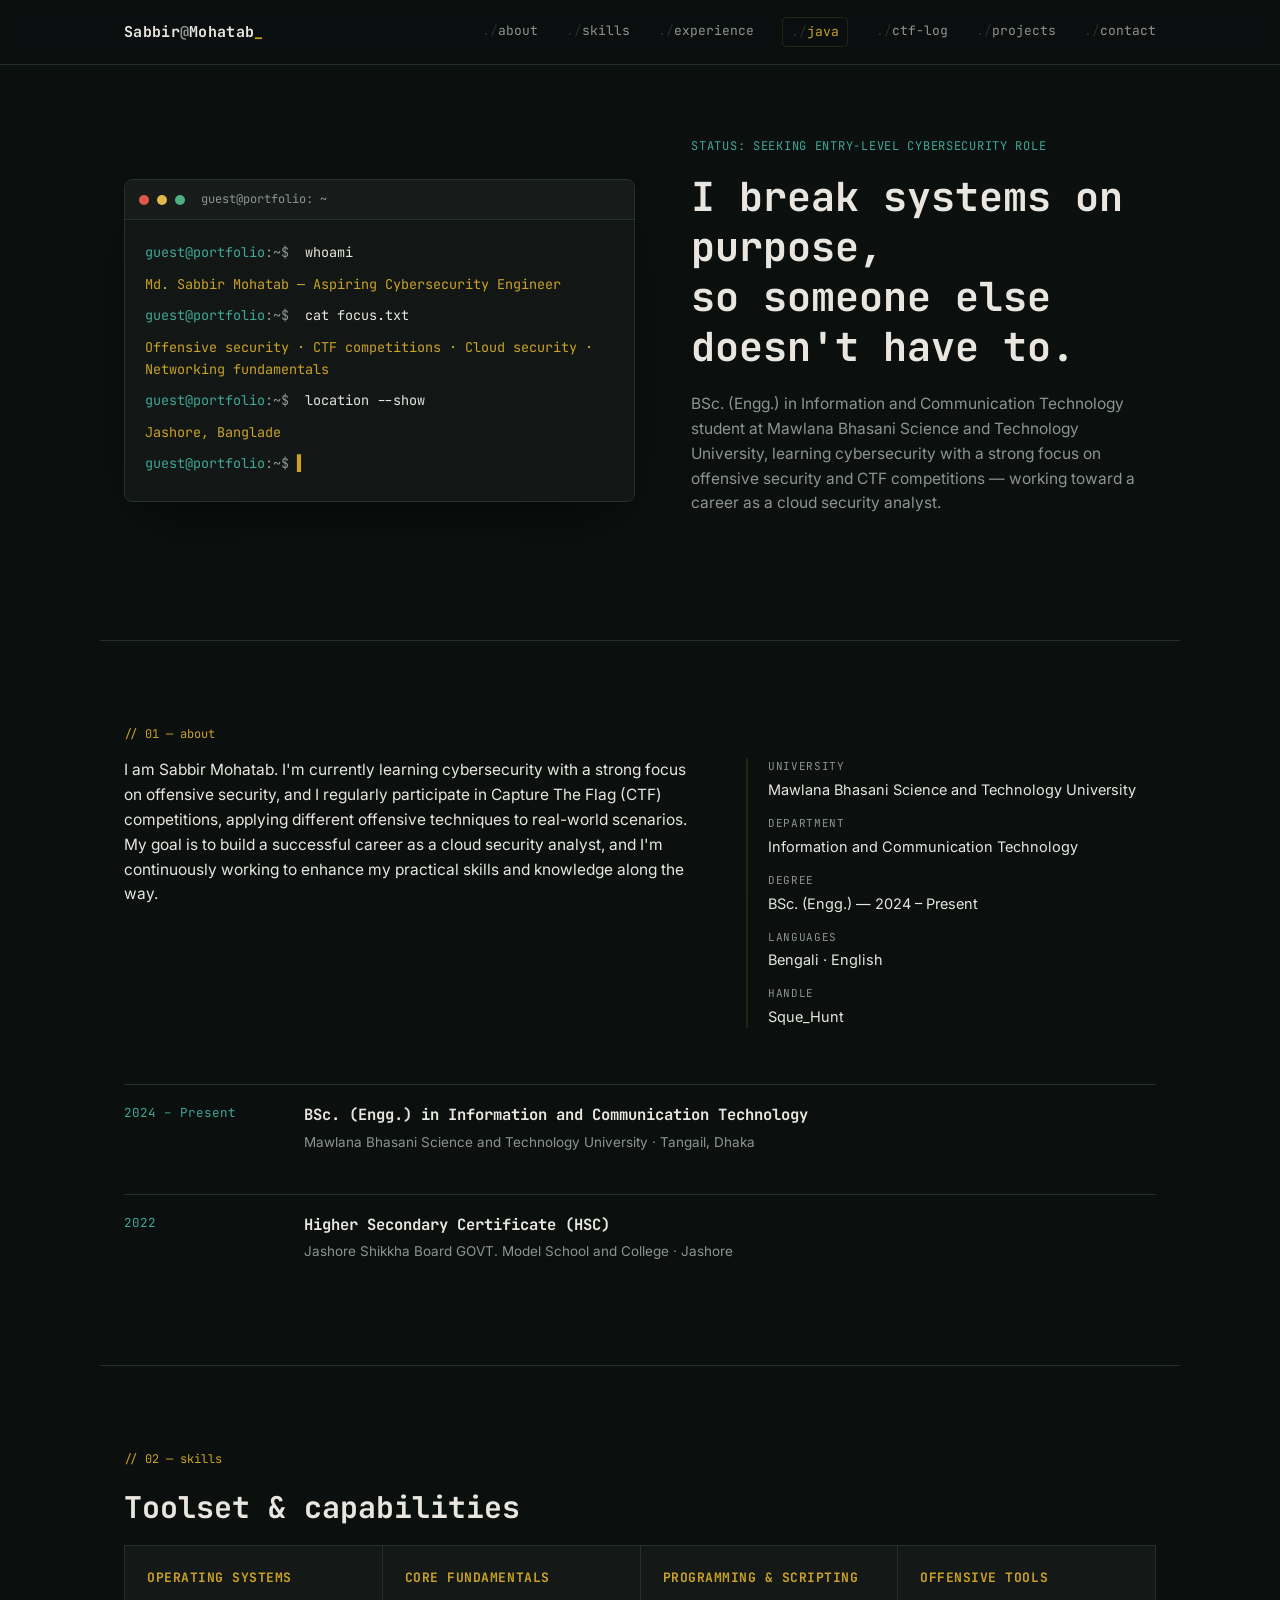
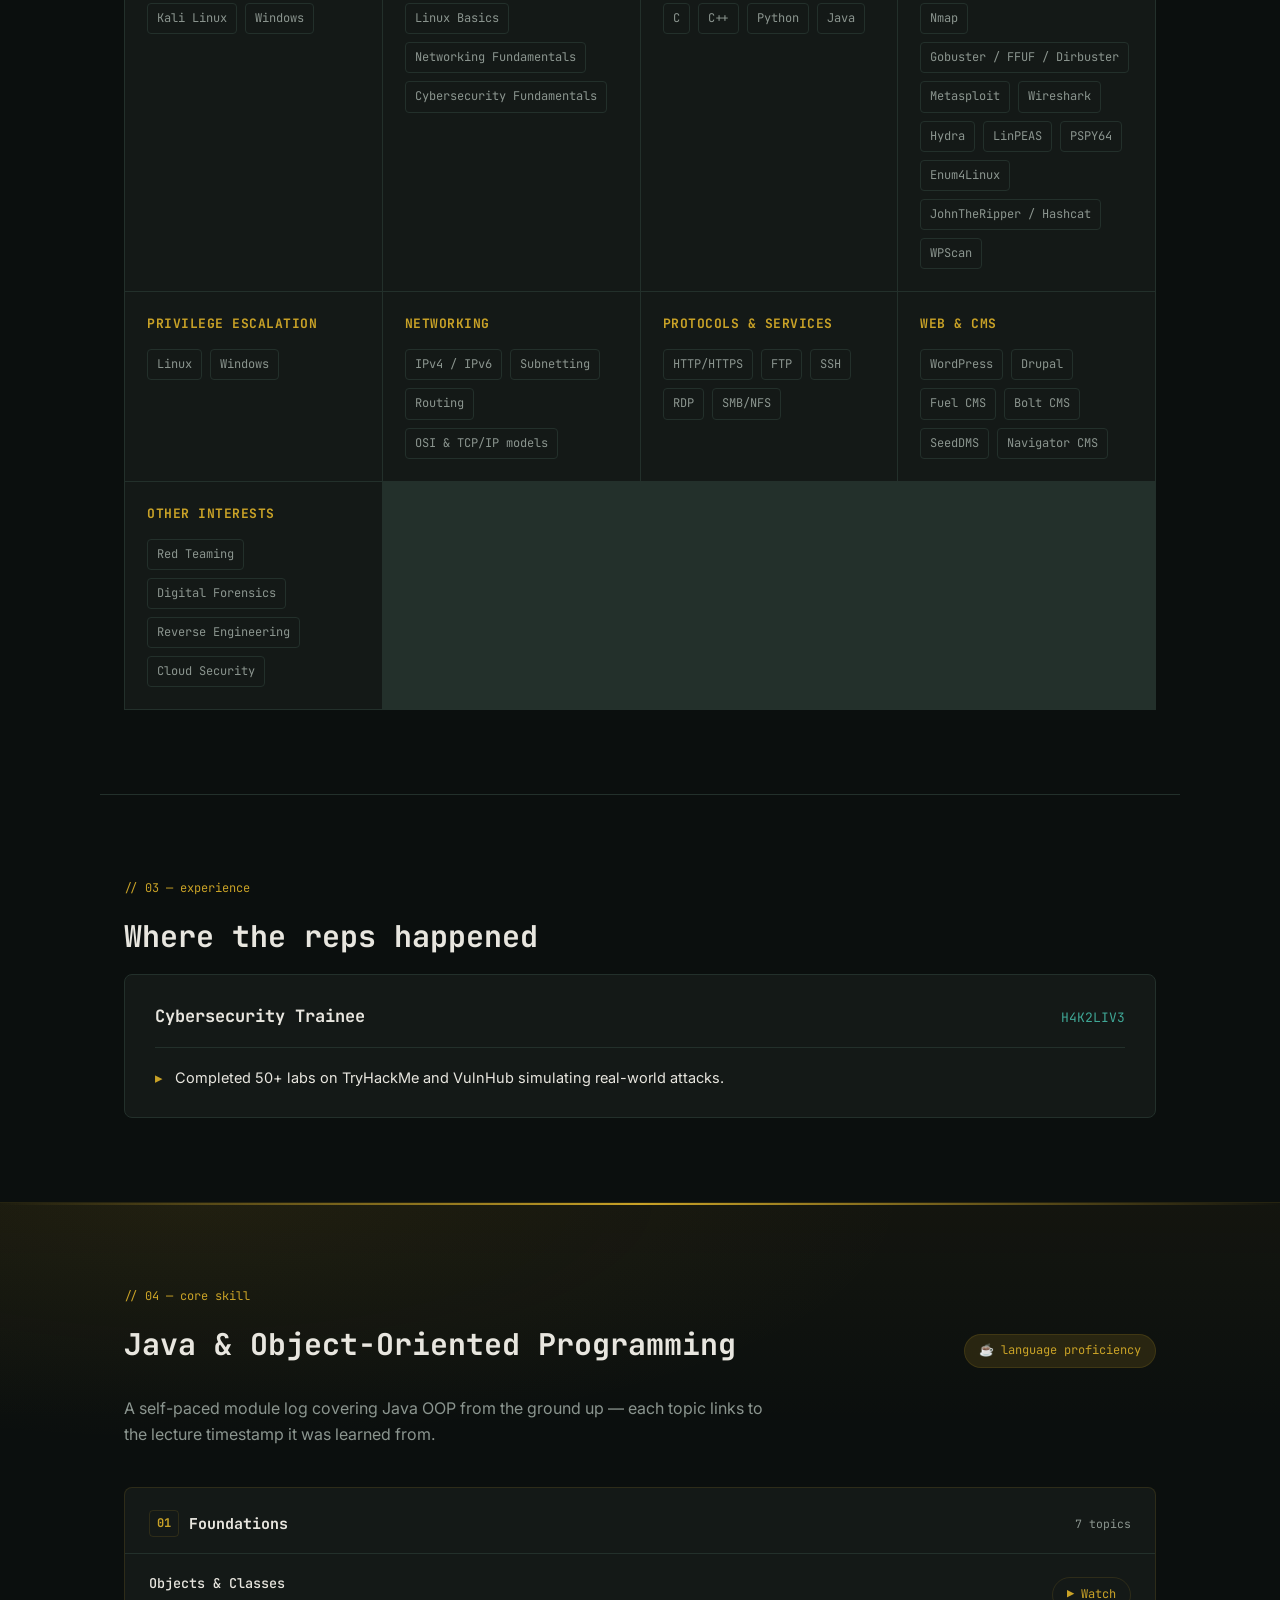
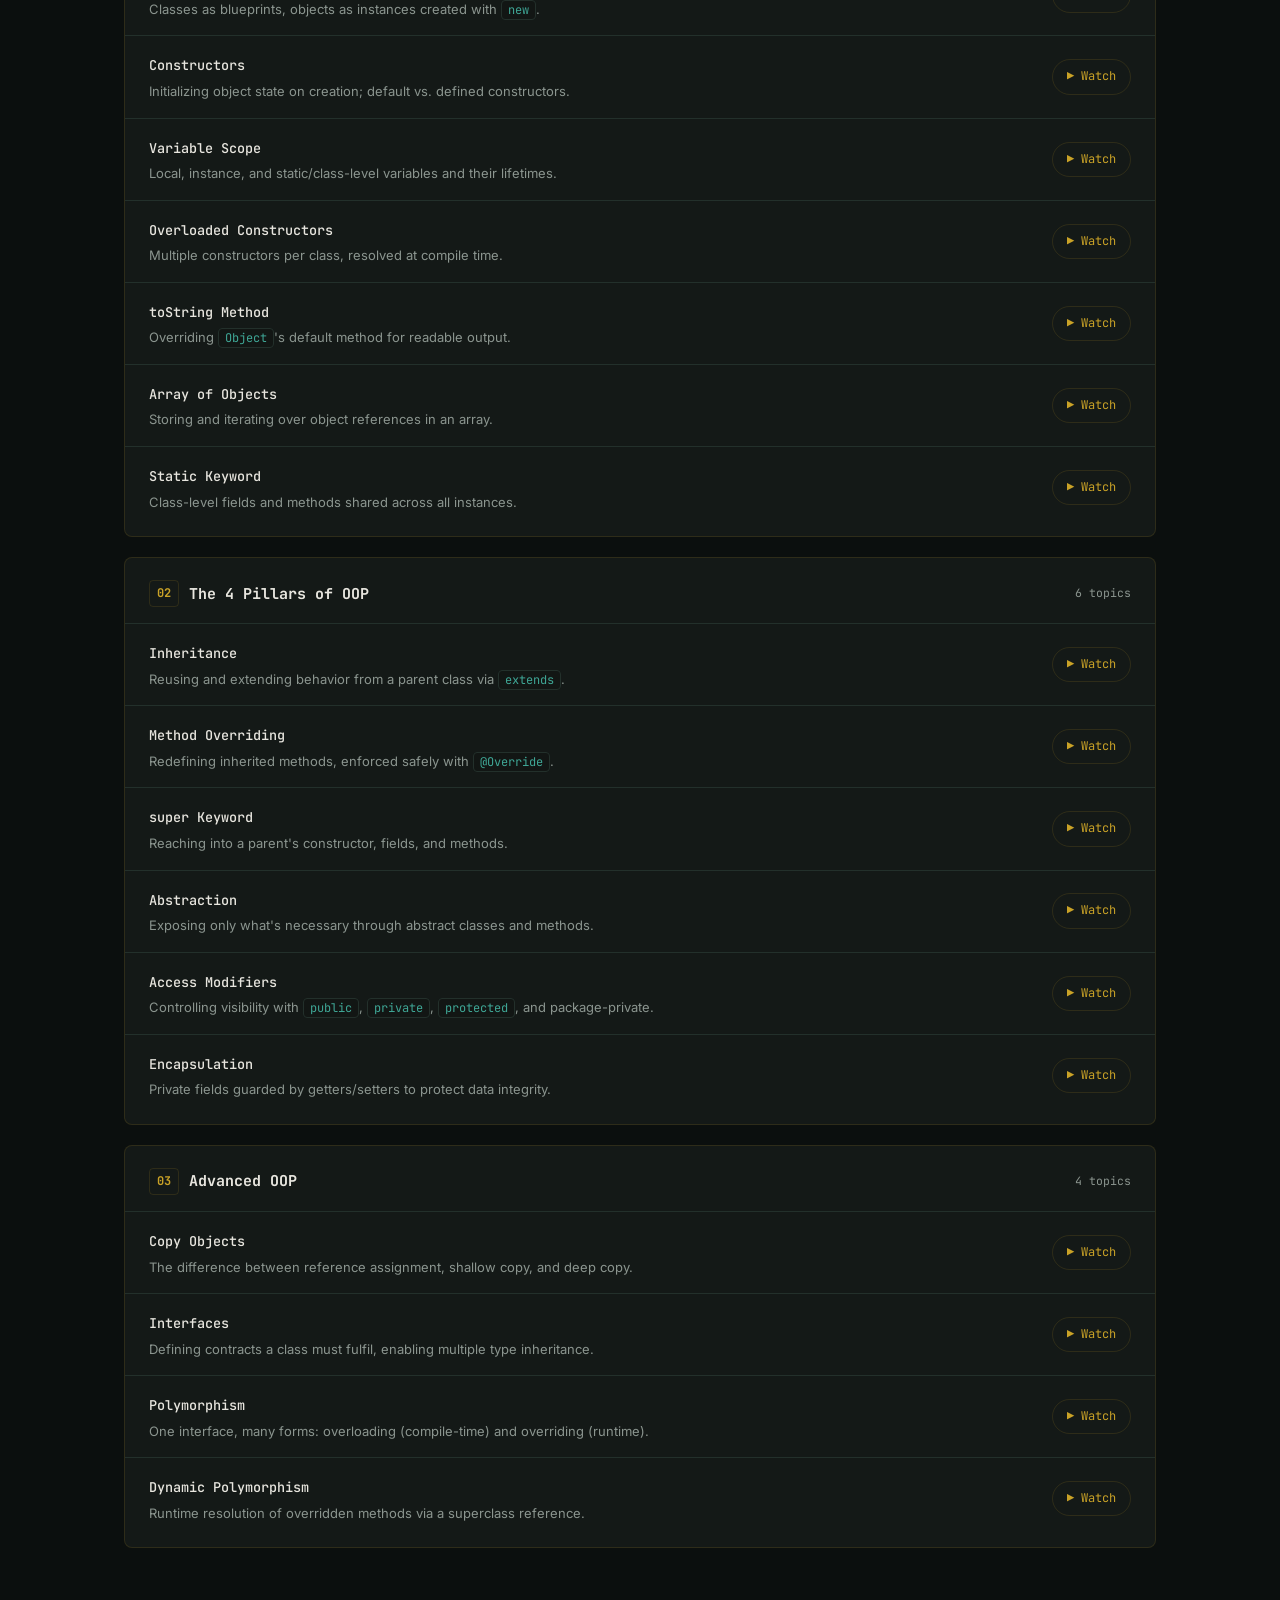
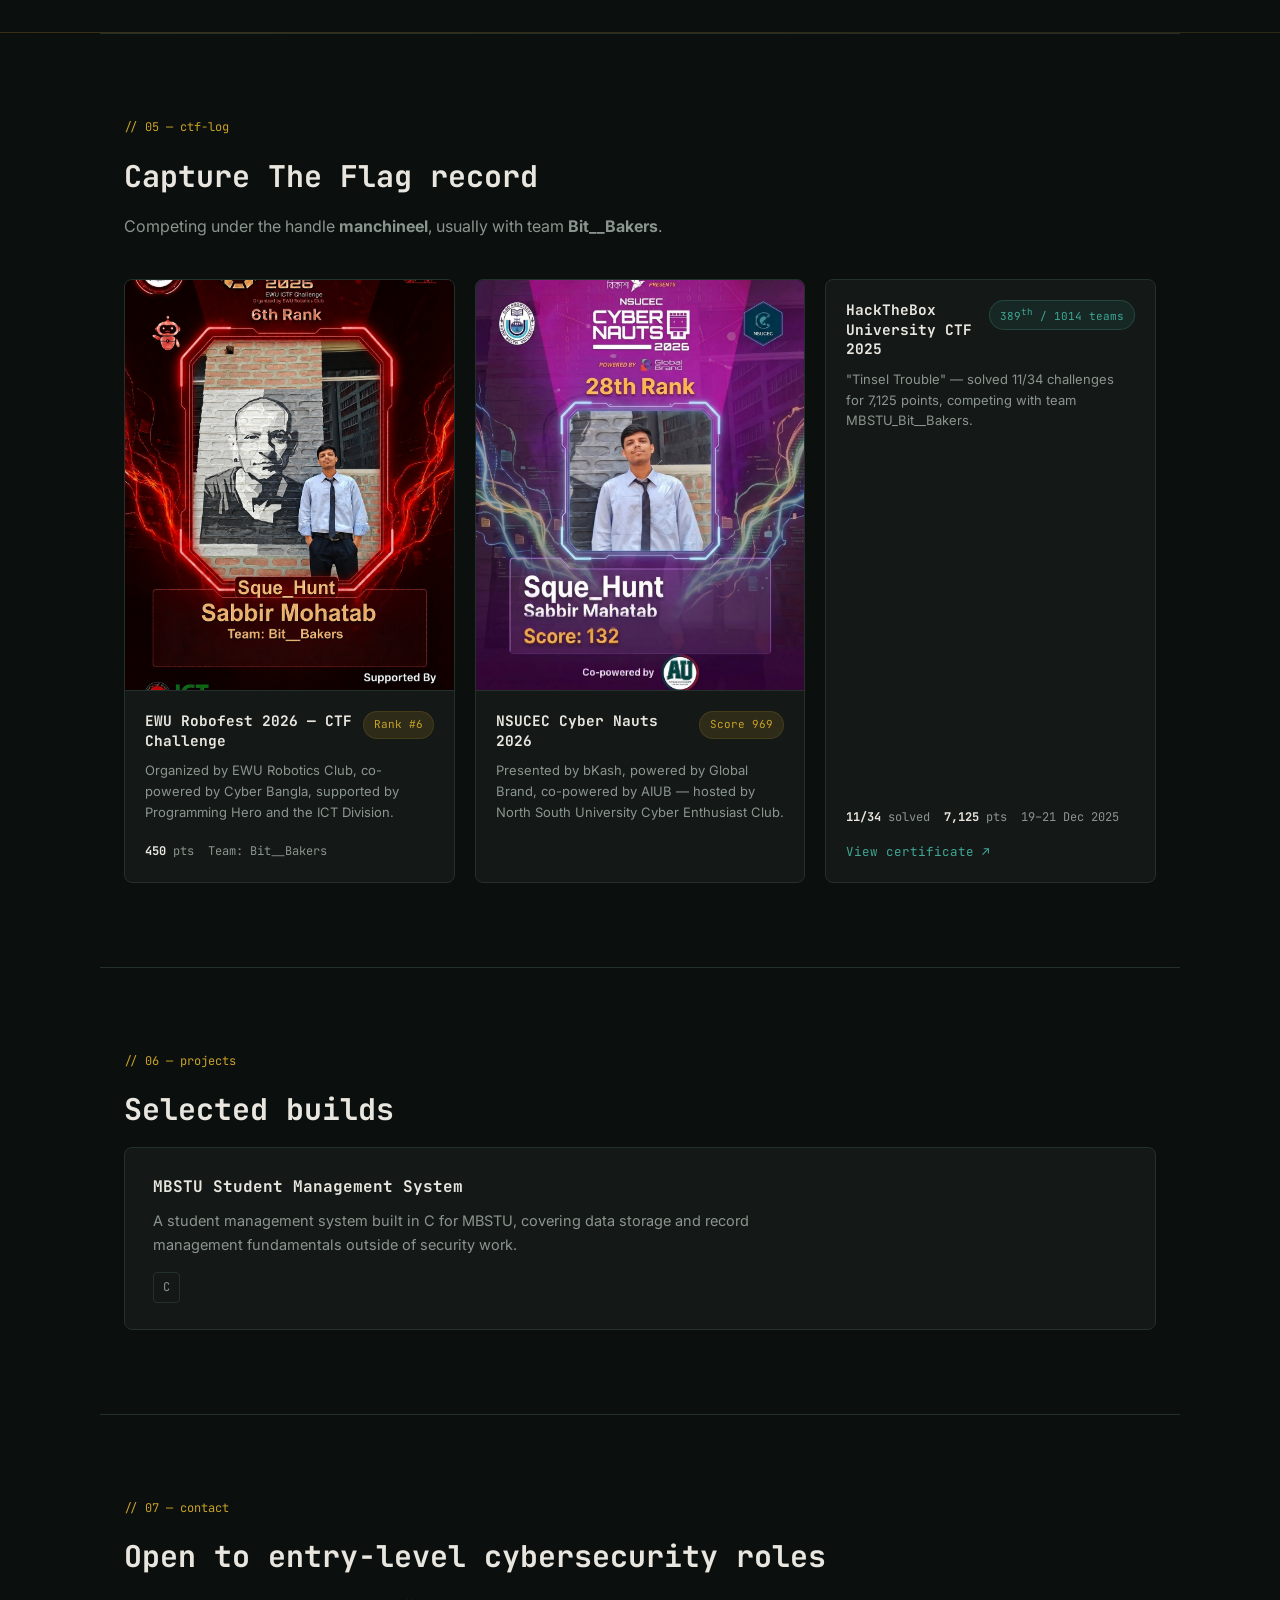
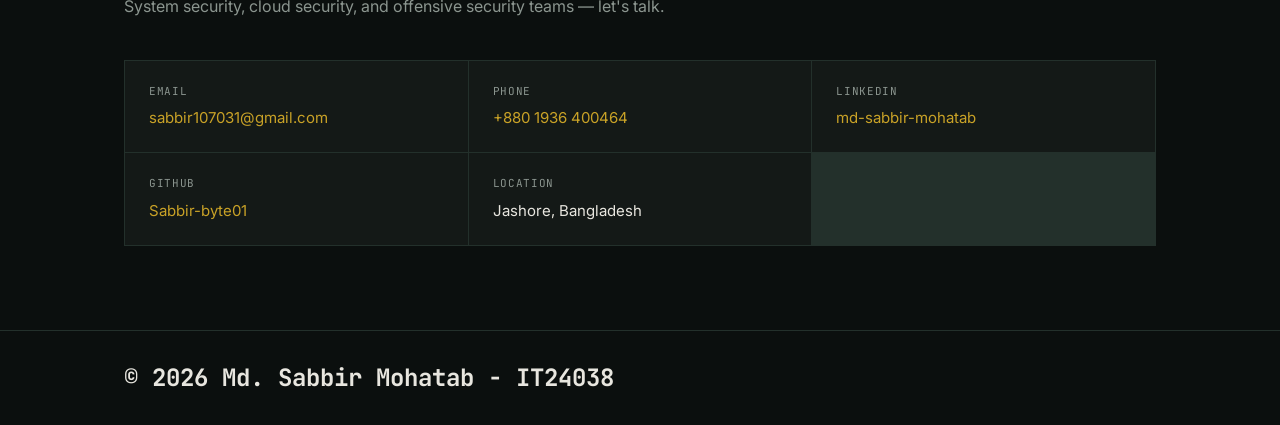
==== commit 61a1dfb3: "Update index.html" ====
--- a/index.html
+++ b/index.html
@@ -357,7 +357,7 @@
     <div class="ctf-grid">
 
       <article class="ctf-card">
-        <img src="assets/EWU.jpg" alt="EWU Robofest 2026 CTF Challenge result card — manchineel, 6th rank, individual score 450, team Bit__Bakers" loading="lazy">
+        <img src="assets/EWU.png" alt="EWU Robofest 2026 CTF Challenge result card — manchineel, 6th rank, individual score 450, team Bit__Bakers" loading="lazy">
         <div class="ctf-info">
           <div class="ctf-info-top">
             <h3>EWU Robofest 2026 — CTF Challenge</h3>
@@ -394,7 +394,7 @@
             <span><strong>7,125</strong> pts</span>
             <span>19–21 Dec 2025</span>
           </div>
-          <a class="link-inline" href="assets/HTB_certificate.pdf" target="_blank" rel="noopener">View certificate ↗</a>
+          <a class="link-inline" href="assets/HTB_certificate.png" target="_blank" rel="noopener">View certificate ↗</a>
         </div>
       </article>
 
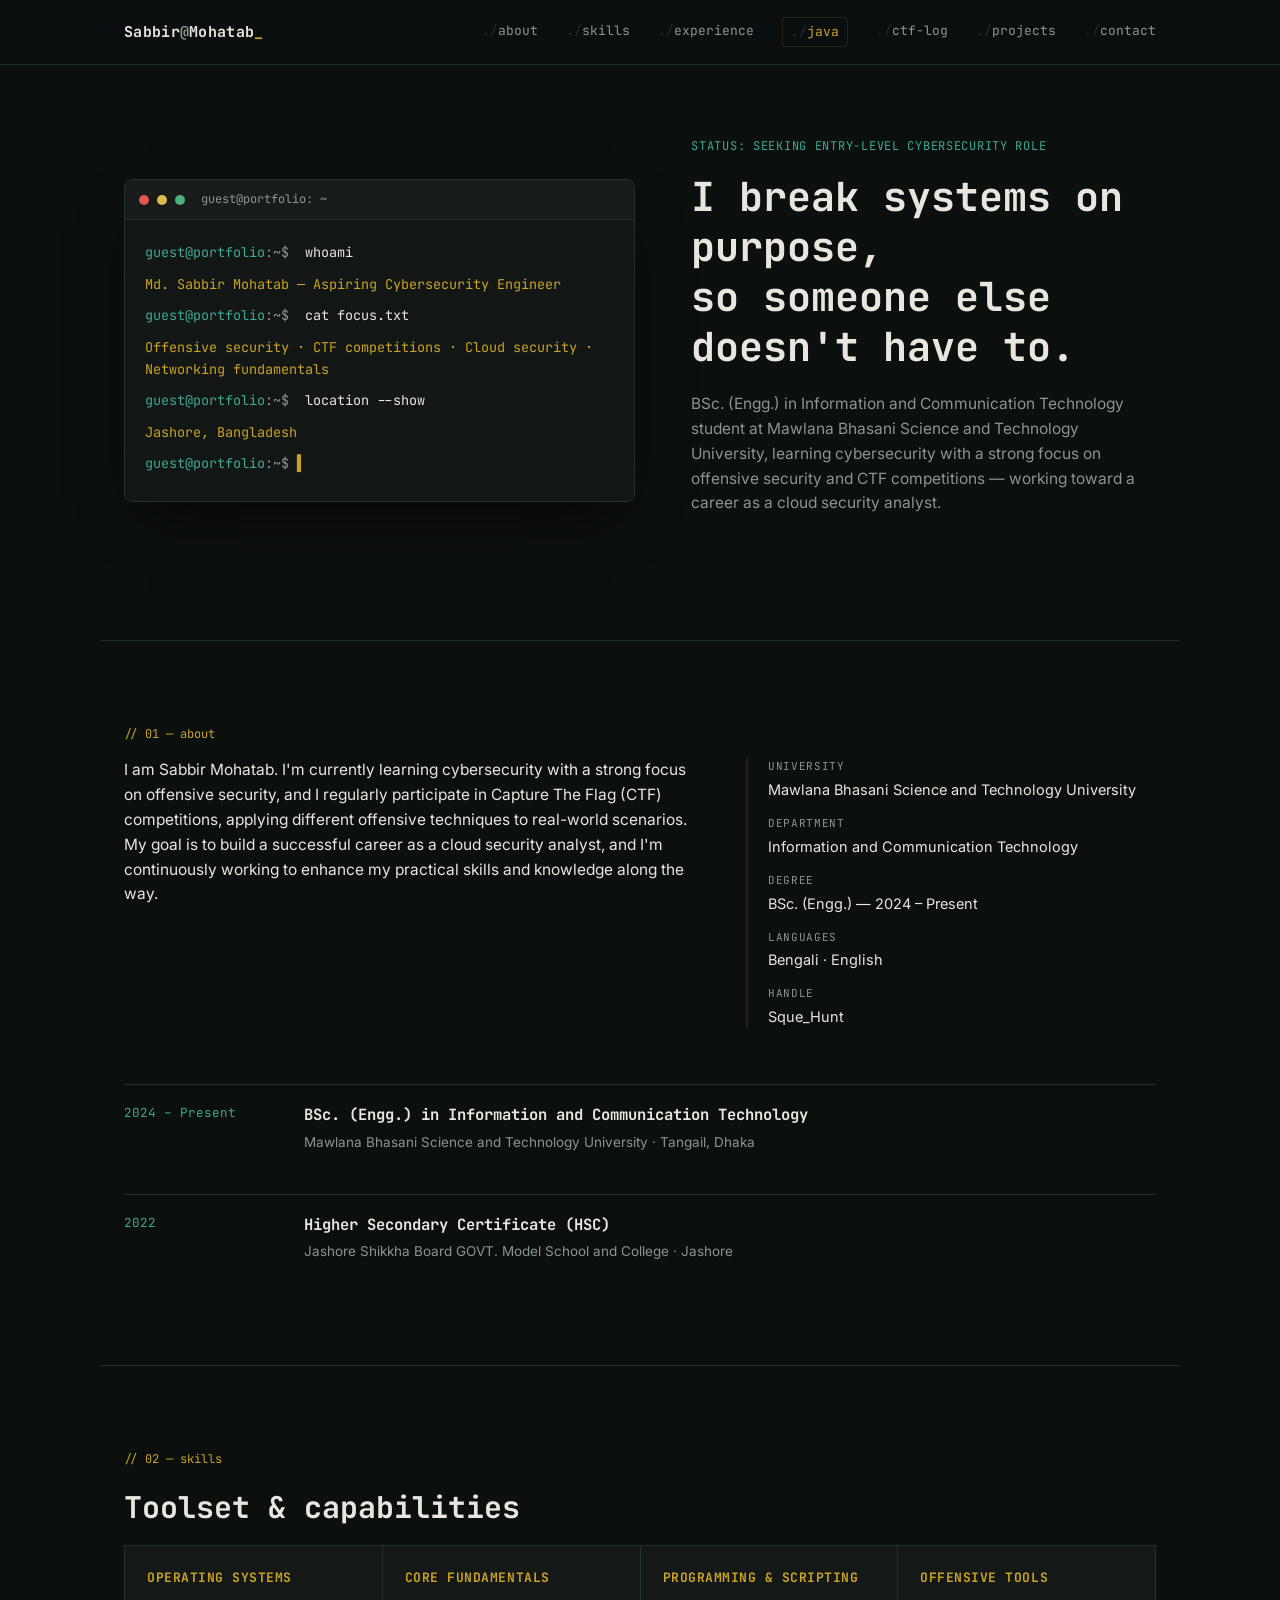
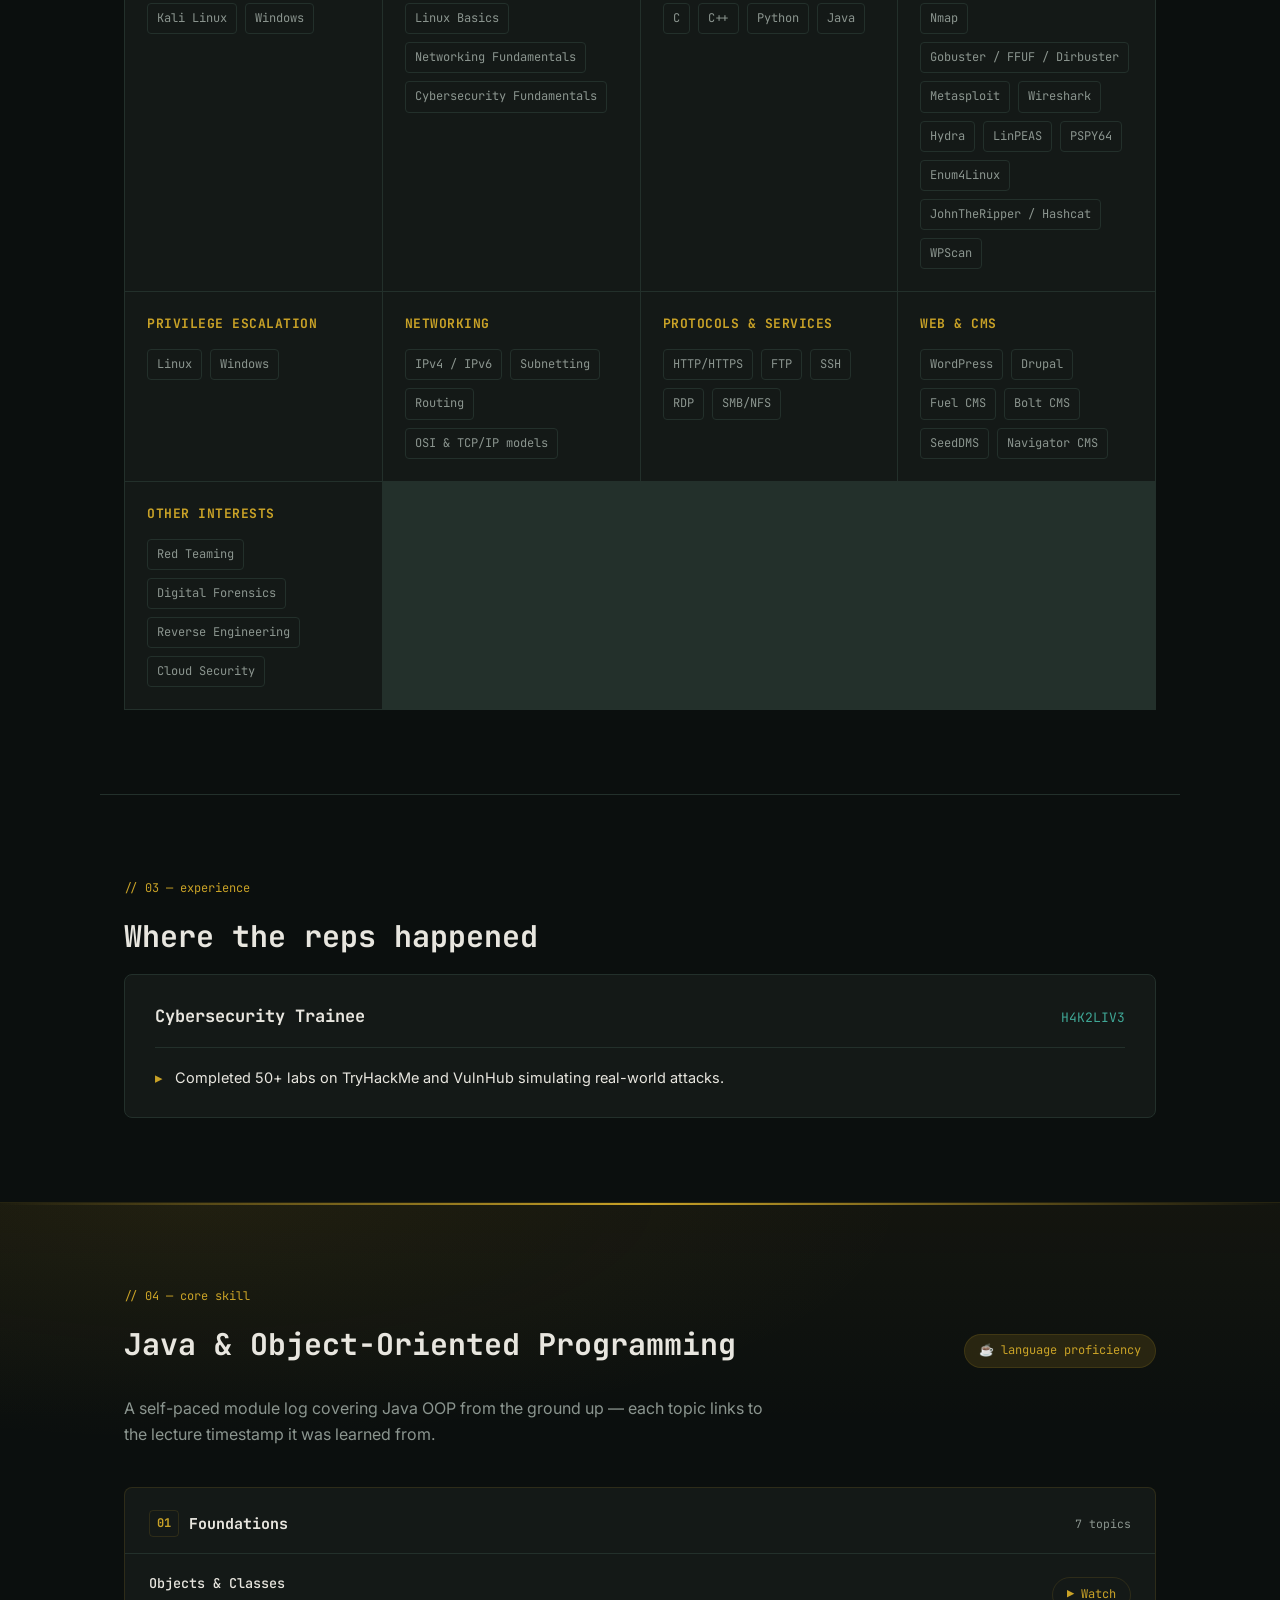
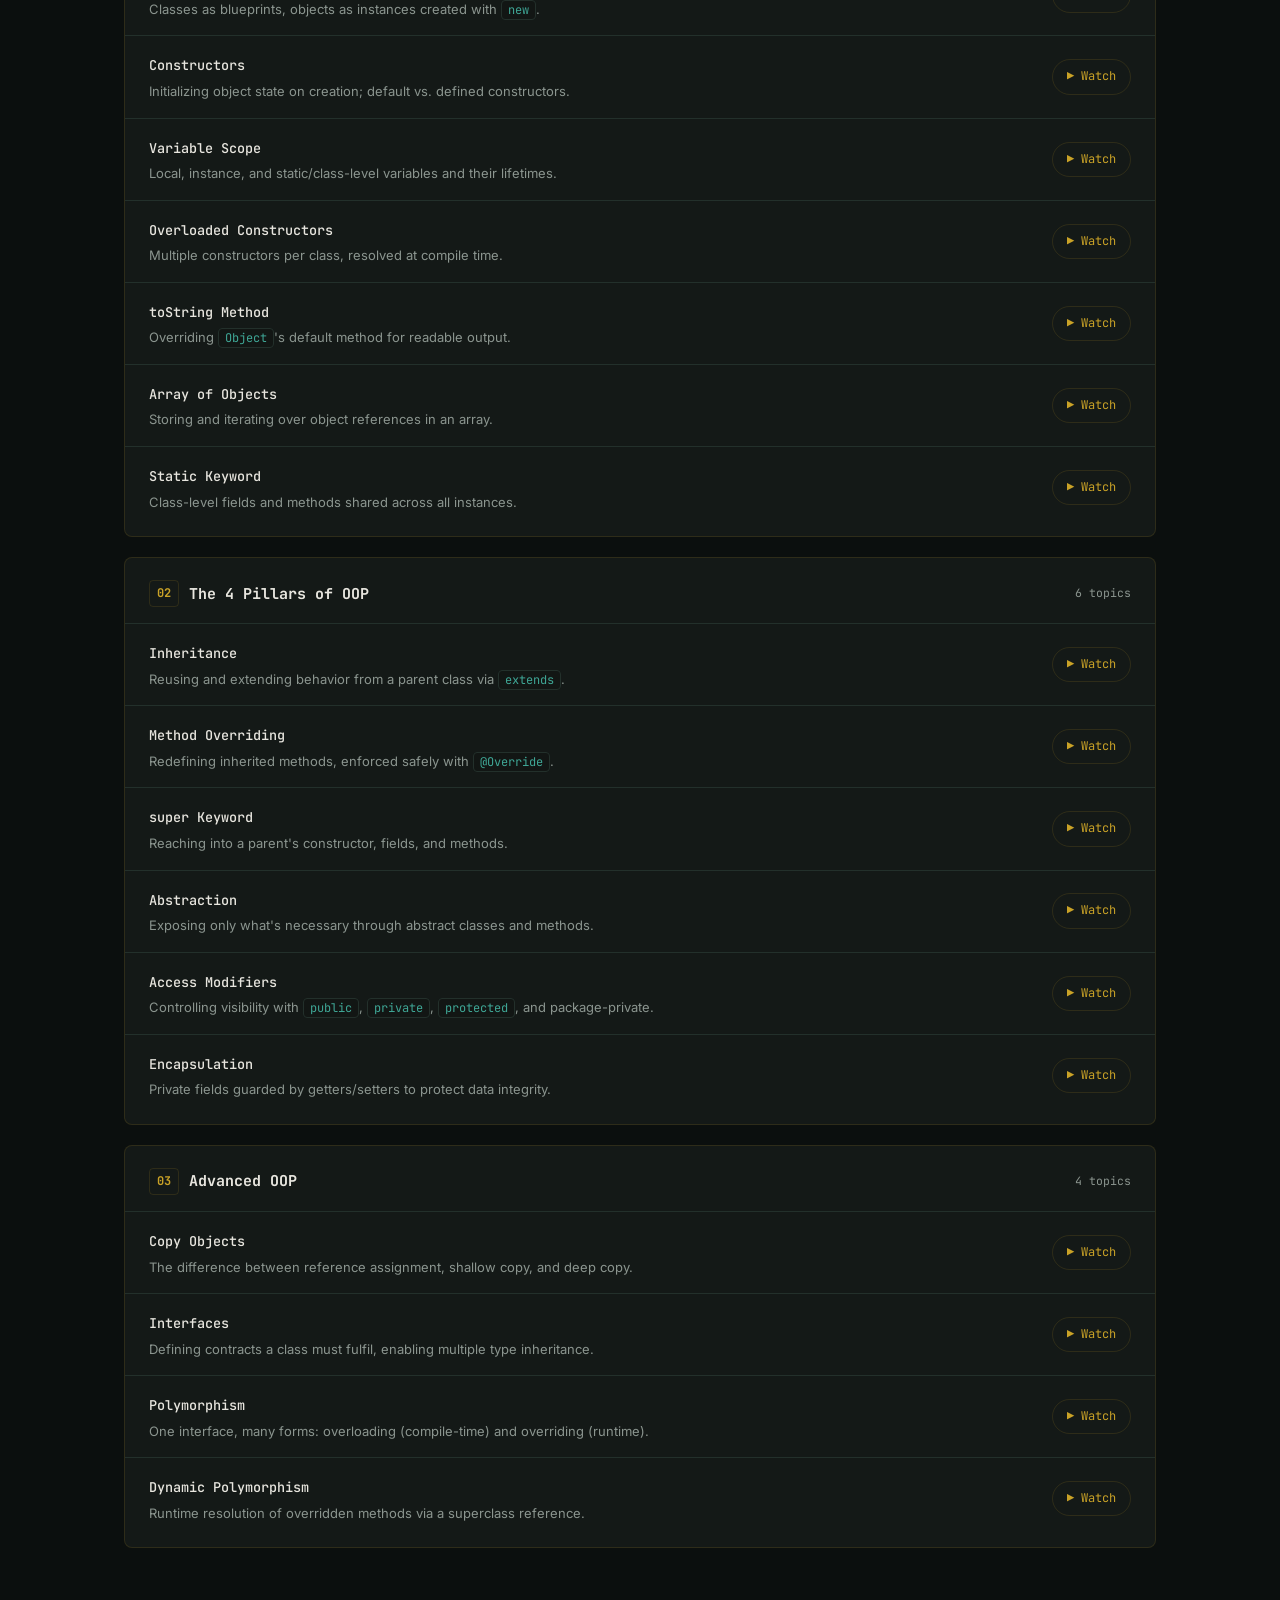
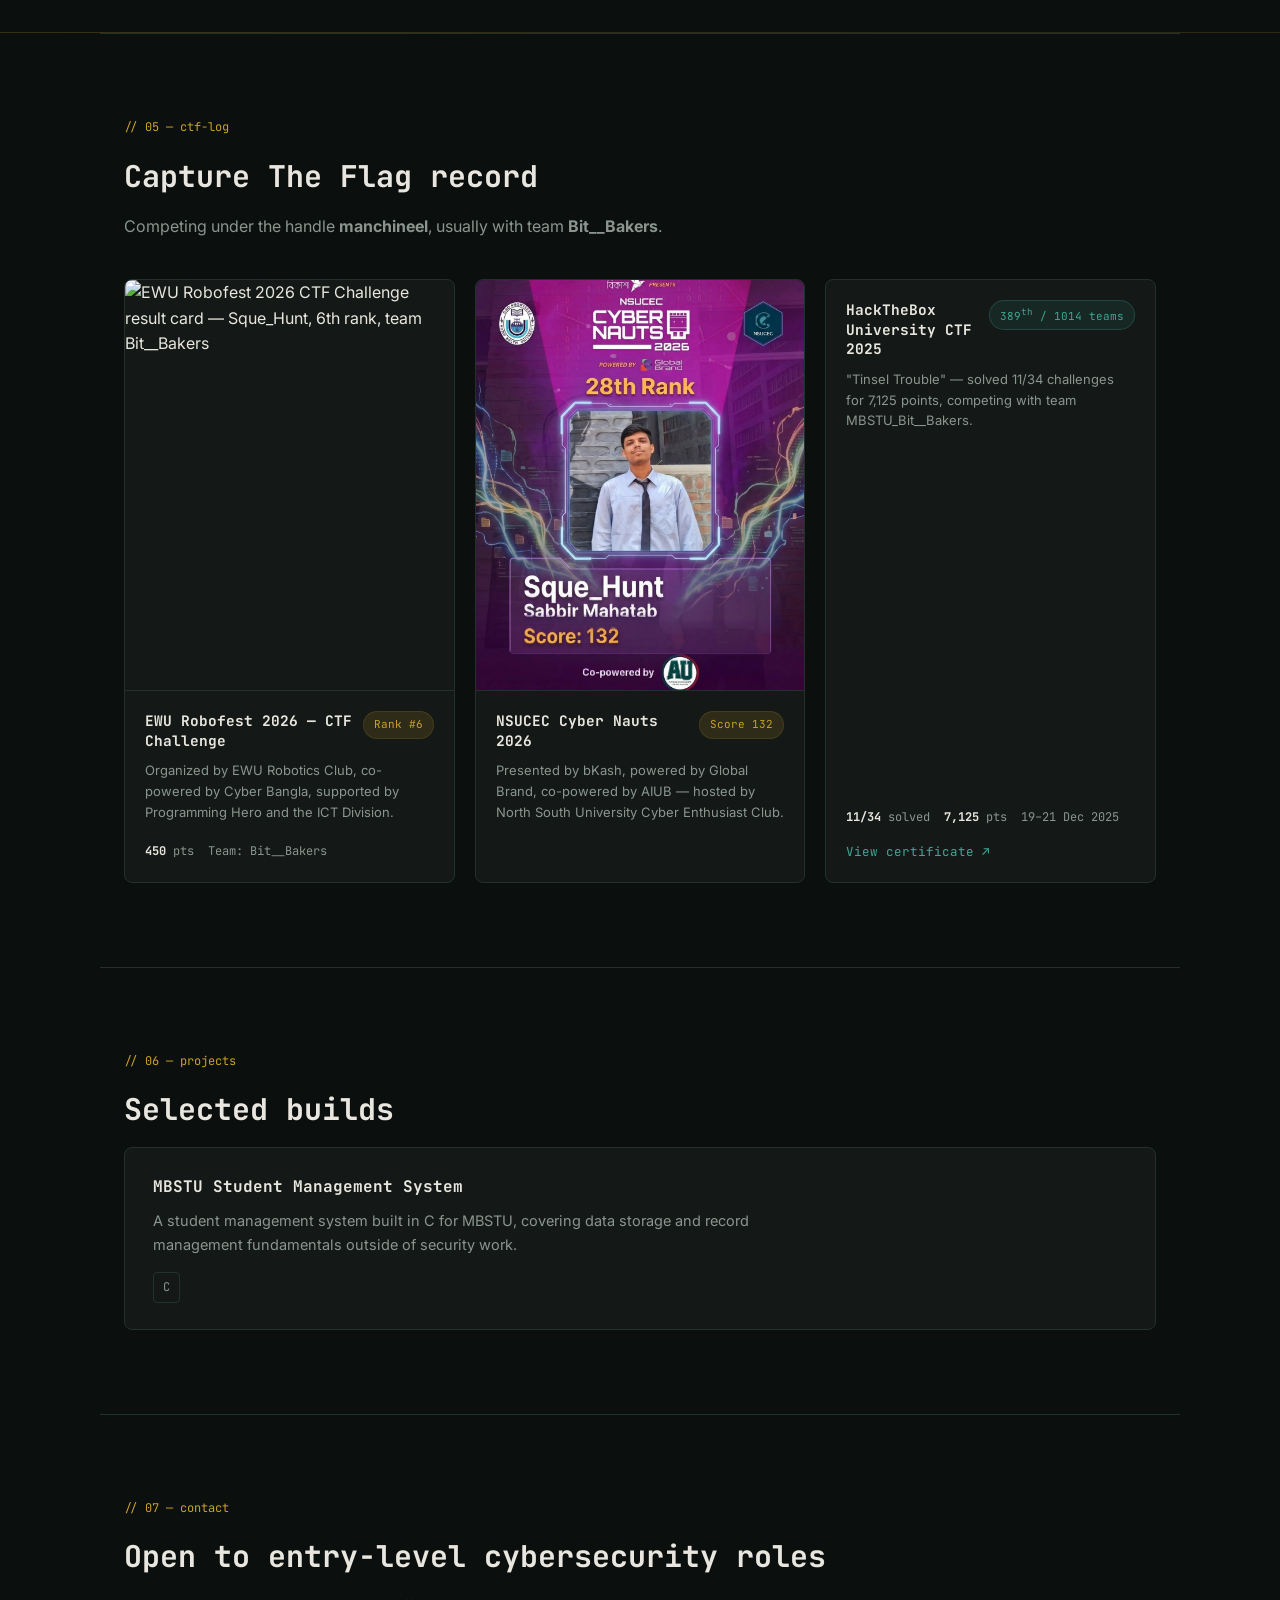
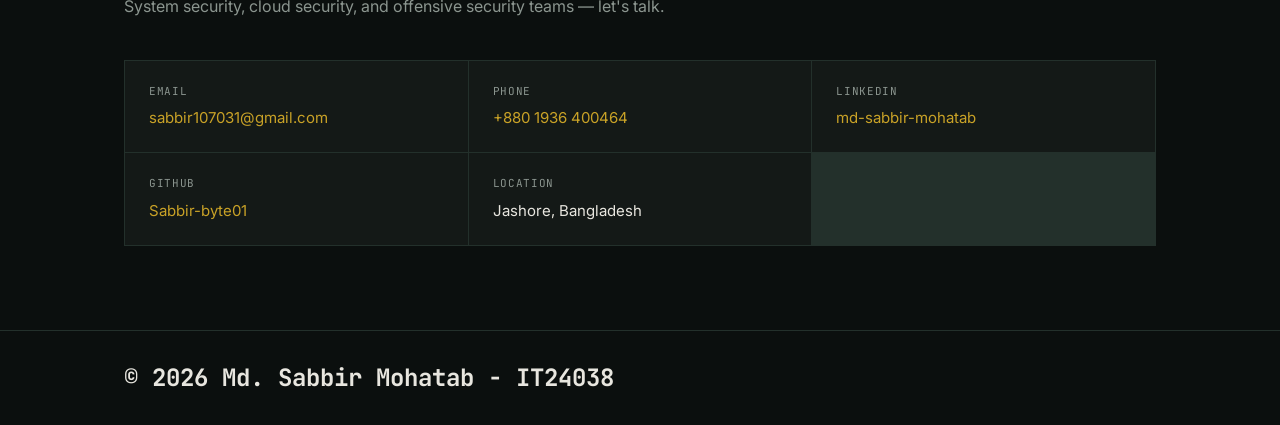
==== commit f10813b8: "Update index.html" ====
--- a/index.html
+++ b/index.html
@@ -357,7 +357,7 @@
     <div class="ctf-grid">
 
       <article class="ctf-card">
-        <img src="assets/EWU.png" alt="EWU Robofest 2026 CTF Challenge result card — manchineel, 6th rank, individual score 450, team Bit__Bakers" loading="lazy">
+        <img src="assets/EWU.jpg" alt="EWU Robofest 2026 CTF Challenge result card — Sque_Hunt, 6th rank, team Bit__Bakers" loading="lazy">
         <div class="ctf-info">
           <div class="ctf-info-top">
             <h3>EWU Robofest 2026 — CTF Challenge</h3>
@@ -372,11 +372,11 @@
       </article>
 
       <article class="ctf-card">
-        <img src="assets/NSU.jpg" alt="NSUCEC Cyber Nauts 2026 result card — manchineel, score 969" loading="lazy">
+        <img src="assets/NSU.jpg" alt="NSUCEC Cyber Nauts 2026 result card — Sque_Hunt, score 132" loading="lazy">
         <div class="ctf-info">
           <div class="ctf-info-top">
             <h3>NSUCEC Cyber Nauts 2026</h3>
-            <span class="badge">Score 969</span>
+            <span class="badge">Score 132</span>
           </div>
           <p>Presented by bKash, powered by Global Brand, co-powered by AIUB — hosted by North South University Cyber Enthusiast Club.</p>
         </div>
@@ -394,7 +394,7 @@
             <span><strong>7,125</strong> pts</span>
             <span>19–21 Dec 2025</span>
           </div>
-          <a class="link-inline" href="assets/HTB_certificate.png" target="_blank" rel="noopener">View certificate ↗</a>
+          <a class="link-inline" href="assets/HTB_certificate.jpg" target="_blank" rel="noopener">View certificate ↗</a>
         </div>
       </article>
 
